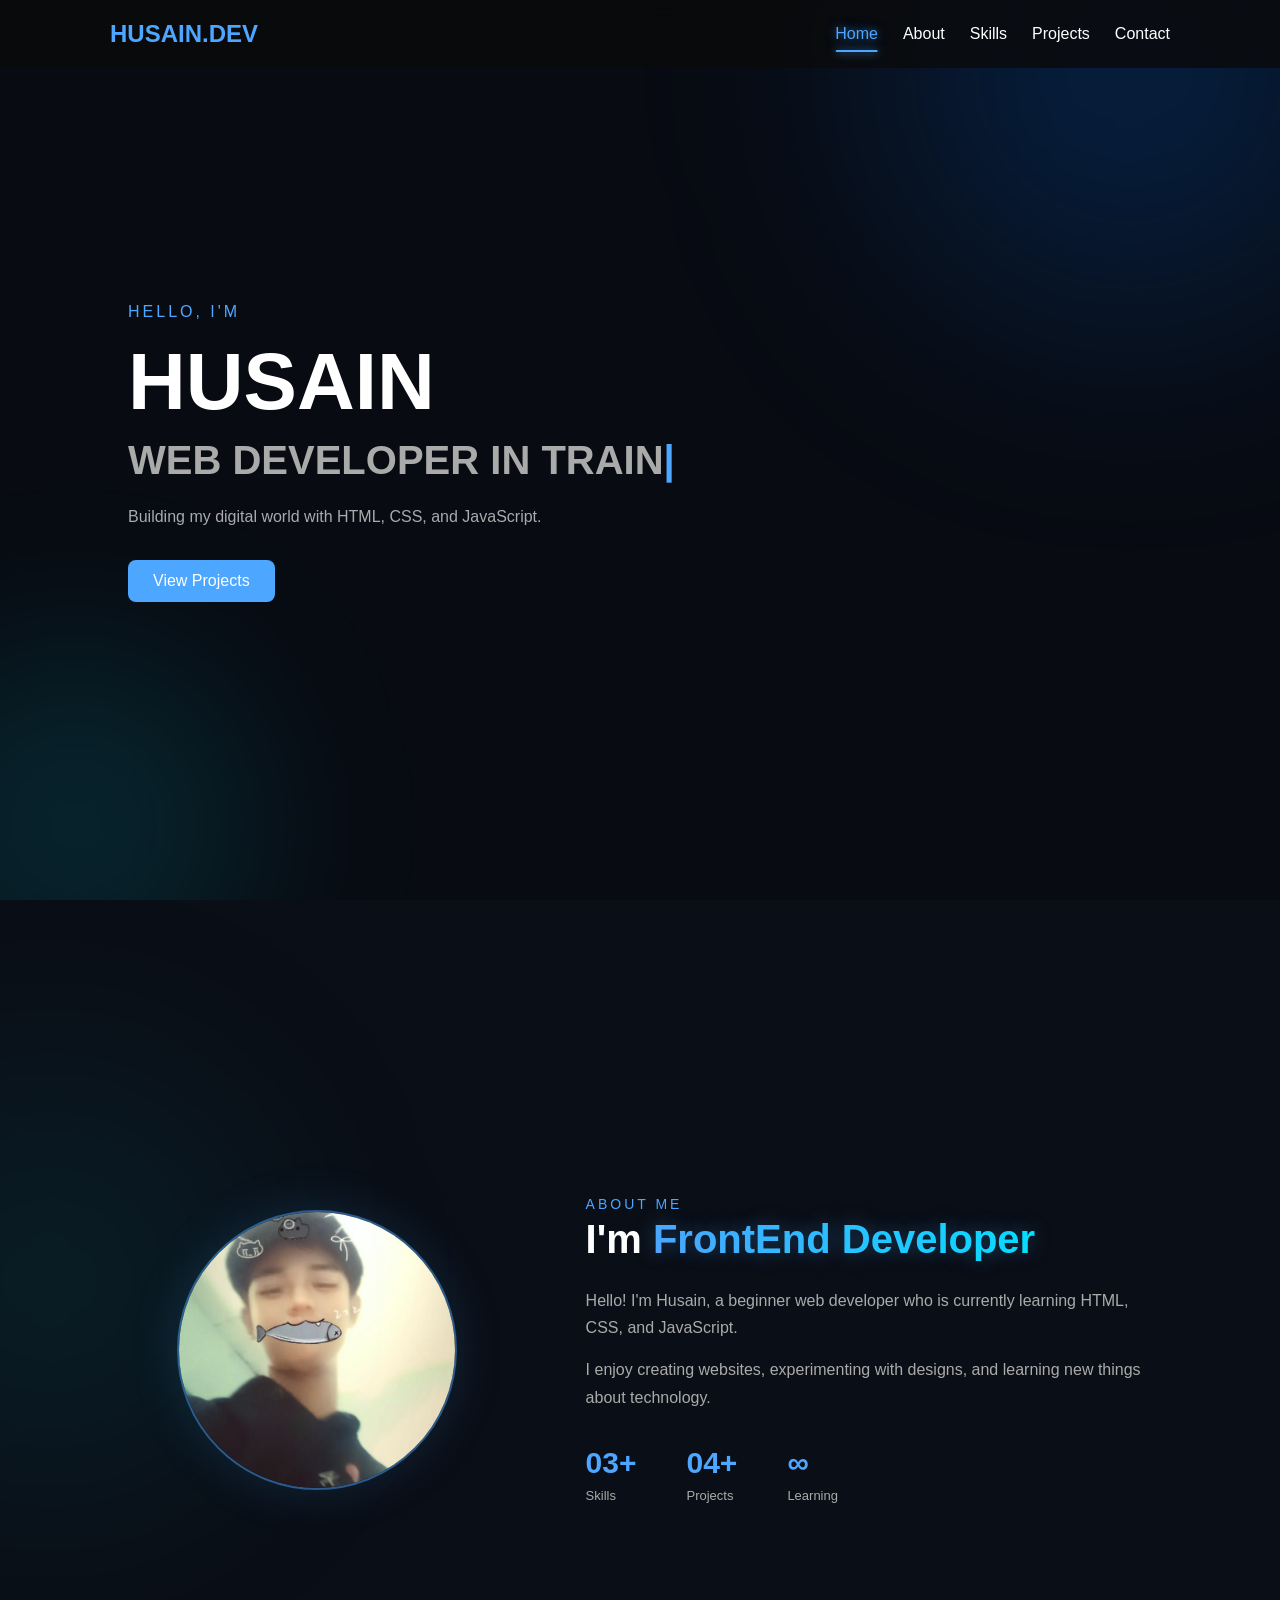
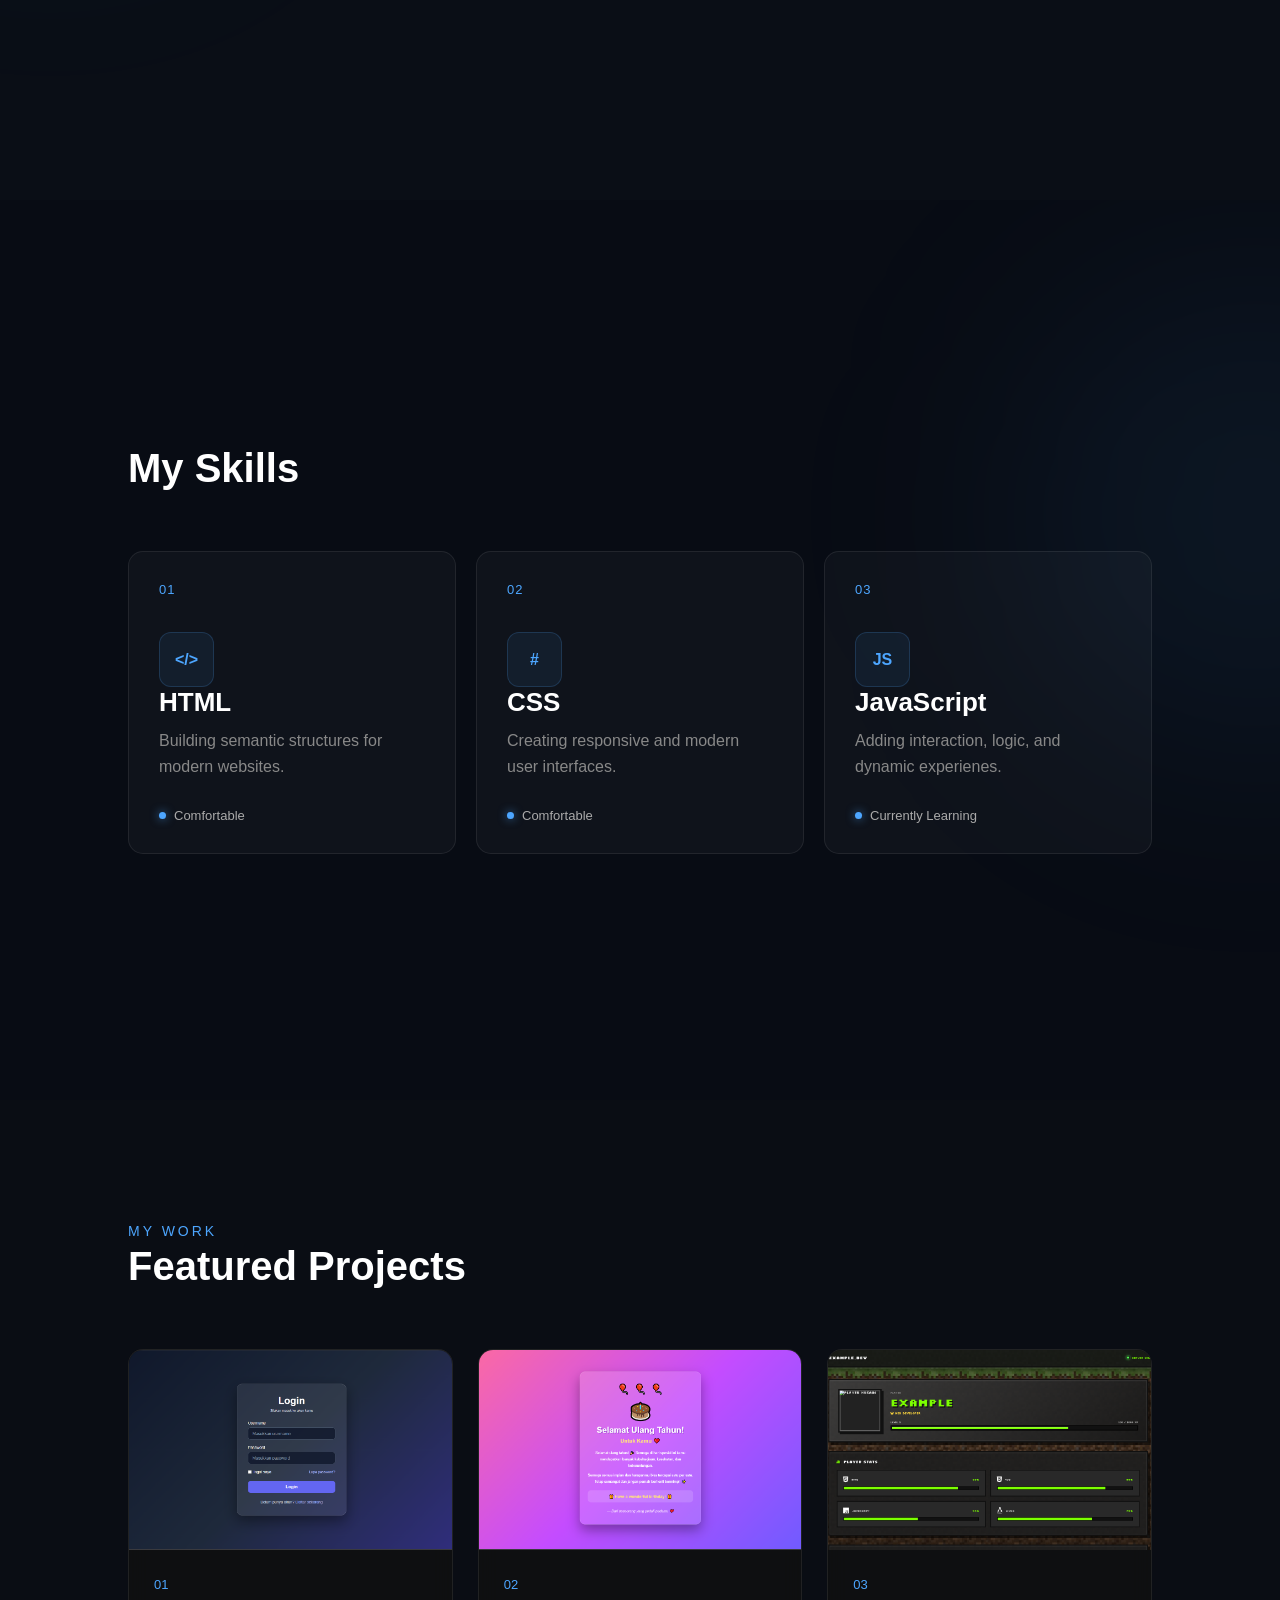
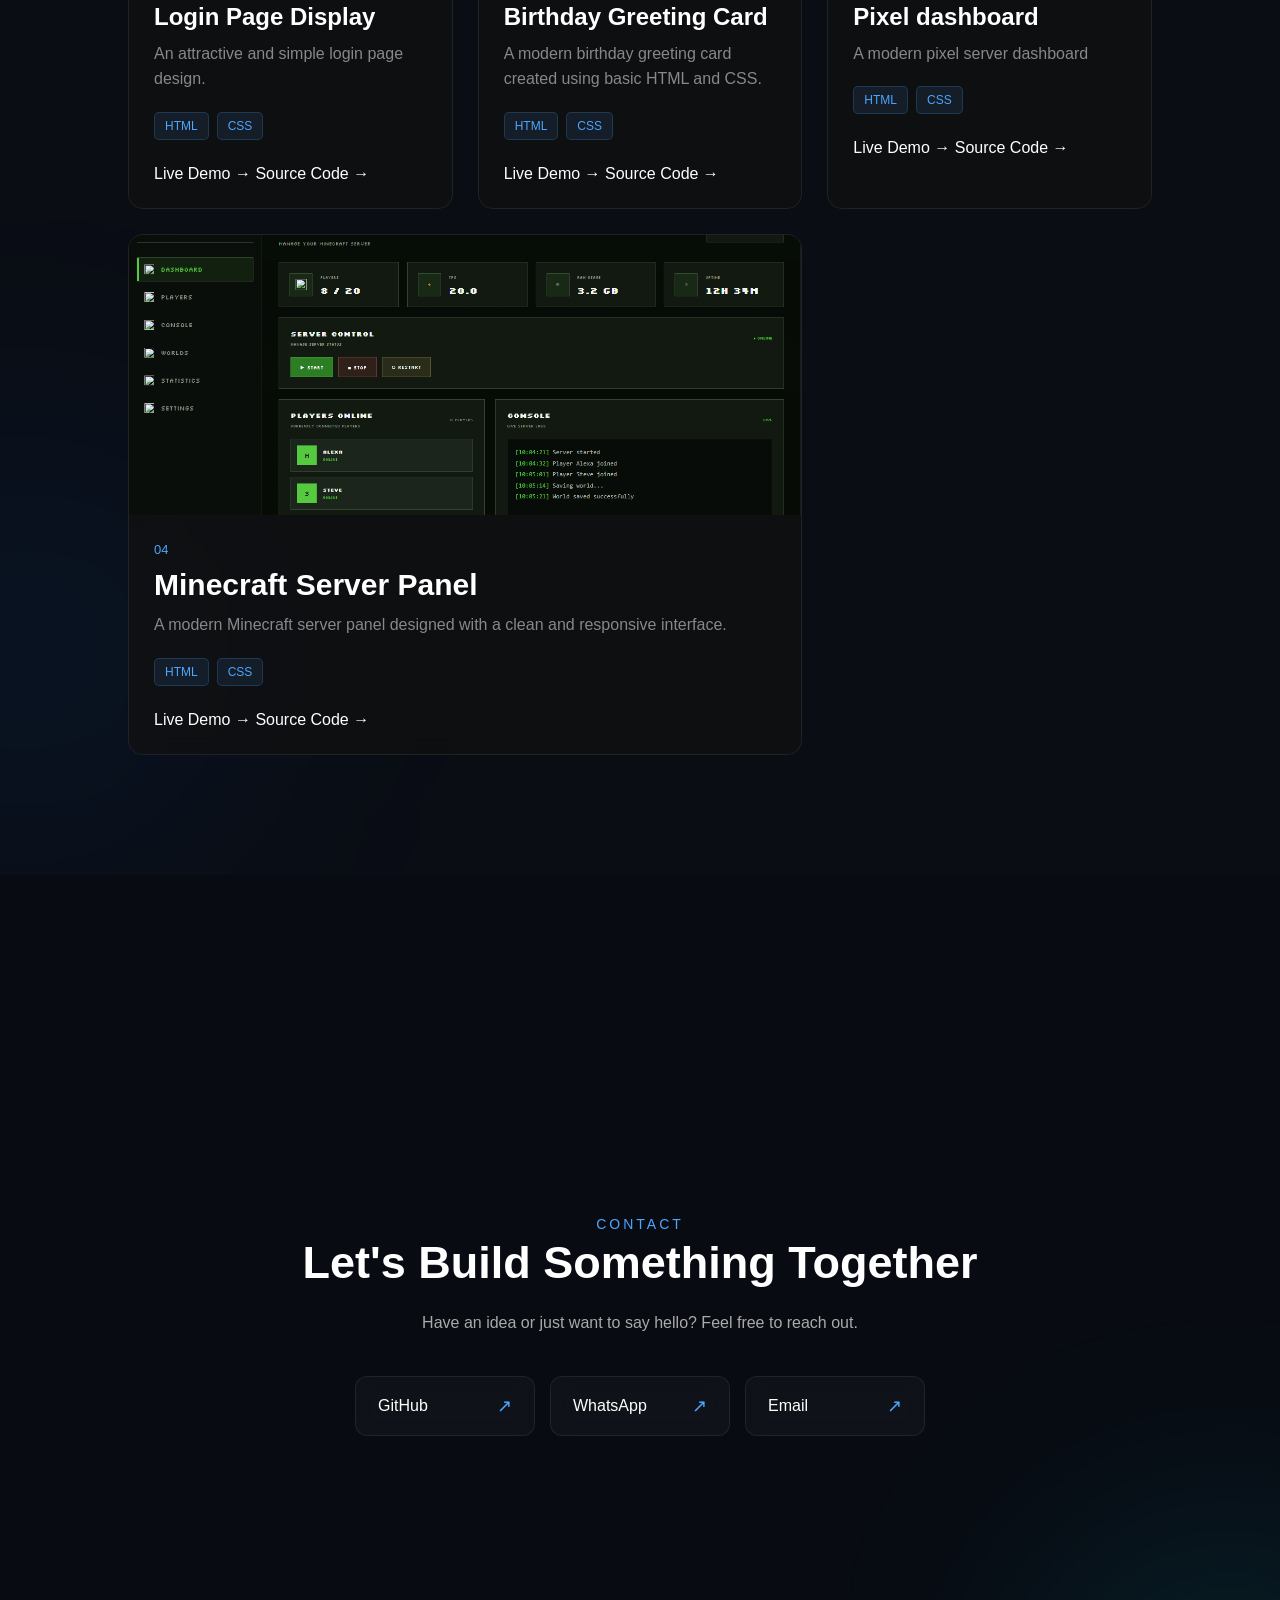
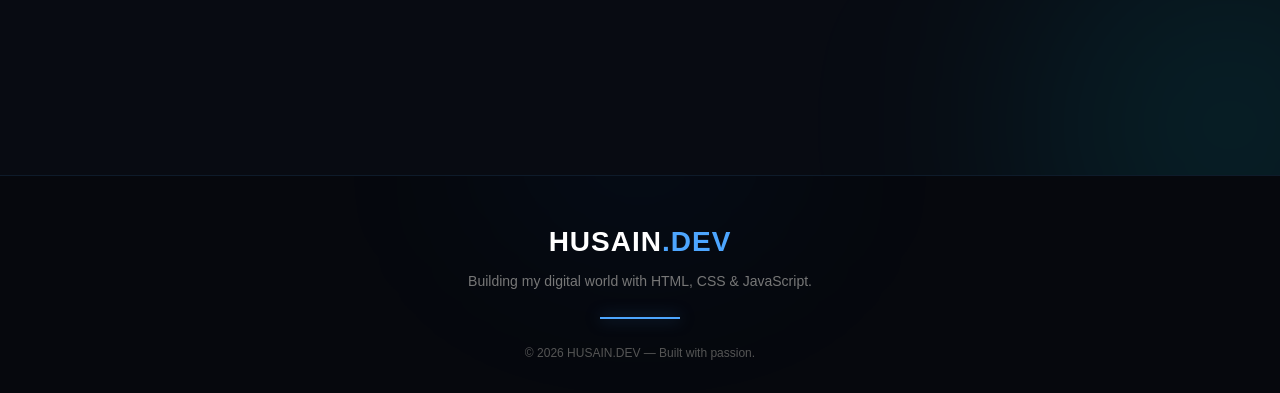
==== index.html @ c8503a28 "update portofolio" ====
<!DOCTYPE html>
<html lang="id">

<head>
    <meta charset="utf-8">
    <meta name="viewport" content="width=device-width, initial-scale=1.0">
    <title>HUSAIN.DEV | Portfolio</title>
    <link rel="stylesheet" href="style.css">
</head>

<body>

    <!-- ===== NAVBAR ===== -->

    <header>
        <nav>
            <h2>HUSAIN.DEV</h2>

            <button class="menu-toggle" id="menu-toggle" aria-label="menu-toggle" aria-expanded="false">
                ☰
            </button>

            <ul id="nav-menu">
                <li><a href="#home">Home</a></li>
                <li><a href="#about">About</a></li>
                <li><a href="#skills">Skills</a></li>
                <li><a href="#projects">Projects</a></li>
                <li><a href="#contact">Contact</a></li>
            </ul>
        </nav>
    </header>

    <main>

        <!-- ===== HOME ===== -->

        <section id="home">
            <p>HELLO, I'M</p>
            <h1>HUSAIN</h1>
            <h2 id="typing-text">
                WEB DEVELOPER IN TRAINING
            </h2>
            <p>
                Building my digital world with HTML, CSS, and JavaScript.
            </p>
            <a href="#projects" class="hero-button">
                View Projects
            </a>
        </section>


        <!-- ===== ABOUT ===== -->

        <section id="about" class="reveal">
            <div class="about-container">
                <div class="about-image">
                    <div class="avatar">
                        <img src="assets/image/profile.jpeg" alt="Foto profil Husain">
                    </div>
                </div>
                <div class="about-content">
                    <p class="section-label">
                        ABOUT ME
                    </p>
                    <h2>
                        I'm
                        <span class="highlight">
                            FrontEnd Developer
                        </span>
                    </h2>
                    <p>
                        Hello! I'm Husain, a beginner web developer
                        who is currently learning HTML, CSS, and JavaScript.
                    </p>
                    <p>
                        I enjoy creating websites, experimenting with
                        designs, and learning new things about technology.
                    </p>
                    <div class="about-stats">
                        <div>
                            <h3>03+</h3>
                            <p>Skills</p>
                        </div>
                        <div>
                            <h3>04+</h3>
                            <p>Projects</p>
                        </div>
                        <div>
                            <h3>∞</h3>
                            <p>Learning</p>
                        </div>
                    </div>
                </div>
            </div>
        </section>


        <!-- ===== SKILLS ===== -->

        <section id="skills" class="reveal">
            <h2>My Skills</h2>
            <div class="skills-container">
                <div class="skill-card">
                    <div class="skill-top">
                        <span class="skill-number">01</span>
                    </div>
                    <div class="skill-icon html-icon">
                        &lt;/&gt;
                    </div>
                    <div class="skill-content">
                        <h3>HTML</h3>

                        <p>
                            Building semantic structures for modern websites.
                        </p>

                        <span class="skill-status">
                            <span class="status-dot"></span>
                            Comfortable
                        </span>
                    </div>
                </div>

                <div class="skill-card">
                    <div class="skill-top">
                        <span class="skill-number">02</span>
                    </div>
                    <div class="skill-icon css-icon">
                        #
                    </div>
                    <div class="skill-content">
                        <h3>CSS</h3>

                        <p>Creating responsive and modern user interfaces.
                        </p>

                        <span class="skill-status">
                            <span class="status-dot"></span>
                            Comfortable
                        </span>
                    </div>
                </div>

                <div class="skill-card">
                    <div class="skill-top">
                        <span class="skill-number">03</span>
                    </div>
                    <div class="skill-icon jas-icon">
                        JS
                    </div>
                    <div class="skill-content">
                        <h3>JavaScript</h3>

                        <p>
                            Adding interaction, logic, and dynamic experienes.
                        </p>

                        <span class="skill-status">
                            <span class="status-dot"></span>
                            Currently Learning
                        </span>
                    </div>
                </div>
            </div>
        </section>


        <!-- ===== PROJECTS ===== -->

        <section id="projects" class="reveal">
            <p class="section-label">
                MY WORK
            </p>
            <h2>
                Featured Projects
            </h2>
            <div class="projects-container">
                <!-- PROJECT 01 -->

                <div class="project-card">
                    <div class="project-image">
                        <img src="assets/image/login-page.PNG" alt="Login page project" loading="lazy">
                    </div>
                    <div class="project-content">
                        <span class="project-number">
                            01
                        </span>
                        <h3>
                            Login Page Display
                        </h3>
                        <p>
                            An attractive and simple login page design.
                        </p>
                        <div class="tech">
                            <span>HTML</span>
                            <span>CSS</span>
                        </div>
                        <a href="assets/demo/login/index.html" class="project-link">
                            Live Demo →
                        </a>
                        <a href="https://github.com/Husain-Faqih/Display-login" class="project-link">
                            Source Code →
                        </a>
                    </div>
                </div>

                <!-- PROJECT 02 -->

                <div class="project-card">
                    <div class="project-image">
                        <img src="assets/image/card-greeting-birthday.PNG" alt="Birthday greeting card project">
                    </div>
                    <div class="project-content">
                        <span class="project-number">
                            02
                        </span>
                        <h3>
                            Birthday Greeting Card
                        </h3>
                        <p>
                            A modern birthday greeting card created
                            using basic HTML and CSS.
                        </p>
                        <div class="tech">
                            <span>HTML</span>
                            <span>CSS</span>
                        </div>
                        <a href="assets/demo/Kartu ucapan ulang tahun/index.html" class="project-link">
                            Live Demo →
                        </a>
                        <a href="https://github.com/Husain-Faqih/Kartu-Ucapan-Ulang-Tahun" class="project-link">
                            Source Code →
                        </a>
                    </div>
                </div>

                <div class="project-card">
                    <div class="project-image">
                        <img src="assets/image/dash-min.png" alt="Dashboard tampilan pixel">
                    </div>
                    <div class="project-content">
                        <span class="project-number">
                            03
                        </span>
                        <h3>
                            Pixel dashboard
                        </h3>
                        <p>
                            A modern pixel server dashboard
                        </p>
                        <div class="tech">
                            <span>HTML</span>
                            <span>CSS</span>
                        </div>
                        <a href="assets/demo/Dash-Pixel/dashboard.html" class="project-link">
                            Live Demo →
                        </a>
                        <a href="https://github.com/Husain-Faqih/dash-pixel" class="project-link">
                            Source Code →
                        </a>
                    </div>
                </div>

                <div class="project-card featured-project">
                    <div class="project-image">
                        <img src="assets/image/minecraft-server-panel.PNG" alt="Minecraft Server Panel dashboard"
                            loading="lazy">
                    </div>

                    <div class="project-content">
                        <span class="project-number">04</span>

                        <h3>Minecraft Server Panel</h3>

                        <p>
                            A modern Minecraft server panel designed
                            with a clean and responsive interface.
                        </p>

                        <div class="tech">
                            <span>HTML</span>
                            <span>CSS</span>
                        </div>

                        <a href="assets/demo/minecraft-server-panel/index.html" class="project-link">
                            Live Demo →
                        </a>

                        <a href="https://github.com/Husain-Faqih/Minecraft-Server-Panel" class="project-link">
                            Source Code →
                        </a>
                    </div>
                </div>
            </div>
        </section>


        <!-- ===== CONTACT ===== -->

        <section id="contact" class="reveal">
            <div class="contact-container">
                <p class="section-label">
                    CONTACT
                </p>
                <h2>
                    Let's Build Something Together
                </h2>
                <p class="contact-description">
                    Have an idea or just want to say hello?
                    Feel free to reach out.
                </p>
                <div class="contact-links">
                    <a href="https://github.com/Husain-Faqih" class="contact-card" target="_blank"
                        rel="noopener noreferrer">
                        <span>GitHub</span>
                        <span>↗</span>
                    </a>
                    <a href="https://wa.me/62882008208842" class="contact-card" target="_blank"
                        rel="noopener noreferrer">
                        <span>WhatsApp</span>
                        <span>↗</span>
                    </a>
                    <a href="mailto:obatherbal455@gmail.com" class="contact-card">
                        <span>Email</span>
                        <span>↗</span>
                    </a>
                </div>
            </div>
        </section>
    </main>


    <!-- ===== FOOTER ===== -->

    <footer>
        <div class=" footer-container">
            <h2>
                HUSAIN<span>.DEV</span>
            </h2>
            <p>
                Building my digital world with HTML, CSS & JavaScript.
            </p>
            <div class="footer-line"></div>
            <p class="copyright">
                © 2026 HUSAIN.DEV — Built with passion.
            </p>
        </div>
    </footer>


    <script src="script.js"></script>

</body>

</html>
---- style.css ----
:root {
  --bg-main: #0a0a0a;
  --bg-section: #080b12;
  --bg-section-alt: #0a0e16;

  --accent: #4da6ff;
  --accent-secondary: #00e5ff;

  --text: #ffffff;
  --text-muted: #aaa;
  --text-soft: #888;

  --border: rgba(255, 255, 255, 0.08);

  --radius-sm: 8px;
  --radius-md: 12px;
  --radius-lg: 15px;

  --transition: 0.3s ease;
}

* {
  margin: 0;
  padding: 0;
  box-sizing: border-box;
}

html {
  scroll-behavior: smooth;
}

body {
  font-family: Arial, sans-serif;
  background: var(--bg-main);
  color: var(--text);
}

/* ===== NAVBAR ===== */

header {
  position: fixed;
  top: 0;
  width: 100%;
  background: rgba(10, 10, 10, 0.8);
  backdrop-filter: blur(10px);
  z-index: 1000;
}

nav {
  max-width: 1100px;
  margin: auto;
  padding: 20px;
  display: flex;
  justify-content: space-between;
  align-items: center;
}

nav h2 {
  color: var(--accent);
}

nav ul {
  display: flex;
  gap: 25px;
  list-style: none;
}

nav a {
  color: var(--text);
  text-decoration: none;
  transition:
    color 0.3s ease,
    text-shadow 0.3s ease;
  position: relative;
  padding: 5px 0;
}

nav a:hover,
nav a.active {
  color: #4da6ff;
  text-shadow:
    0 0 8px rgba(77, 166, 255, 0.6),
    0 0 18px rgba(77, 166, 255, 0.3);
}

nav a::after {
  content: "";
  position: absolute;
  left: 50%;
  bottom: -5px;
  width: 0;
  height: 2px;
  background: #4da6ff;
  border-radius: 10px;
  transform: translateX(-50%);
  box-shadow: 0 0 10px #4da6ff;
  transition:
    width 0.3s ease,
    box-shadow 0.3s ease;
}

nav a:hover::after,
nav a.active::after {
  width: 100%;
}

/* ===== SECTION ===== */

section {
  min-height: 100vh;
  padding: 120px 10%;
  display: flex;
  flex-direction: column;
  justify-content: center;
}

/* ==== Hero animasi ===*/

#home>* {
  opacity: 0;
  position: relative;
  z-index: 1;
  transform: translateY(30px);
  animation: heroFade 0.8s ease forwards;
}

#home>*:nth-child(1) {
  animation-delay: 0.2s;
}

#home>*:nth-child(2) {
  animation-delay: 0.4s;
}

#home>*:nth-child(3) {
  animation-delay: 0.6s;
}

#home>*:nth-child(4) {
  animation-delay: 0.8s;
}

#home>*:nth-child(5) {
  animation-delay: 1s;
}

@keyframes heroFade {
  from {
    opacity: 0;
    transform: translateY(30px);
  }

  to {
    opacity: 1;
    transform: translateY(0);
  }
}

/* ===== HOME ===== */

#home {
  position: relative;
  overflow: hidden;
  background: #080b12;
}

#home::before {
  content: "";
  position: absolute;
  width: 500px;
  height: 500px;
  background: rgba(0, 119, 255, 0.18);
  border-radius: 50%;
  filter: blur(120px);
  top: -180px;
  right: -100px;
  animation: homeGlow 8s ease-in-out infinite alternate;
  pointer-events: none;
}

#home::after {
  content: "";
  position: absolute;
  width: 350px;
  height: 350px;
  background: rgba(0, 229, 255, 0.12);
  border-radius: 50%;
  filter: blur(90px);
  bottom: -100px;
  left: -100px;
  animation: glowMove 10s ease-in-out infinite alternate-reverse;
  pointer-events: none;
}

@keyframes glowMove {
  from {
    transform: translate(0, 0);
  }

  to {
    transform: translate(80px, 40px);
  }
}

@keyframes homeGlow {
  from {
    transform: translate(0, 0);
  }

  to {
    transform: translate(-70px, 50px);
  }
}

#home p:first-child {
  color: #4da6ff;
  letter-spacing: 3px;
}

#home h1 {
  font-size: 80px;
  margin: 10px 0;
}

#home h2 {
  color: #aaa;
  margin-bottom: 20px;
}

#home p {
  max-width: 600px;
  line-height: 1.7;
}

/* ===== HERO BUTTON ===== */

.hero-button {
  display: inline-block;
  width: fit-content;
  margin-top: 30px;
  padding: 12px 25px;
  background: #4da6ff;
  color: white;
  border-radius: 8px;
  text-decoration: none;
  transition: 0.3s;
}

.hero-button:hover {
  transform: translateY(-3px);
  box-shadow: 0 10px 30px rgba(77, 166, 255, 0.3);
}



/* ===== OTHER SECTIONS ===== */

section h2 {
  font-size: 40px;
  margin-bottom: 20px;
}

section p {
  color: #aaa;
  line-height: 1.7;
}

/* ===== MOBILE MENU ===== */

.menu-toggle {
  display: none;
  background: none;
  border: none;
  color: white;
  font-size: 28px;
  cursor: pointer;
}

@media (max-width: 700px) {

  nav {
    position: relative;
  }

  nav a::after {
    display: none;
  }

  .menu-toggle {
    display: block;
    margin: 0;
    padding: 5px;
  }

  nav ul {
    display: none;
    position: absolute;
    top: 70px;
    left: 0;
    width: 100%;
    flex-direction: column;
    gap: 0;
    background: rgba(10, 10, 10, 0.95);
    backdrop-filter: blur(10px);
    border-top: 1px solid rgba(255, 255, 255, 0.08);
  }

  nav ul.active {
    display: flex;
  }

  nav ul li {
    width: 100%;
  }

  nav ul a {
    display: block;
    padding: 18px 20px;
  }

  #home h1 {
    font-size: 55px;
  }

  section {
    padding: 100px 8%;
  }

  .skills-container {
    grid-template-columns: 1fr;
  }

  .skills-header {
    margin-bottom: 30px;
  }

  .skill-card {
    min-height: 240px;
  }

  .projects-container {
    grid-template-columns: 1fr;
  }

  .about-container {
    grid-template-columns: 1fr;
    gap: 40px;
    text-align: center;
  }

  .avatar {
    width: 200px;
    height: 200px;
    font-size: 70px;
  }

  .about-stats {
    justify-content: center;
    gap: 30px;
  }

  .featured-project {
    grid-column: span 1;
  }

  .featured-project .project-image {
    height: 200px;
  }

  .contact-container h2 {
    font-size: 32px;
  }

  .contact-links {
    flex-direction: column;
  }

  .contact-card {
    width: 100%;
  }
}

@media (max-width: 480px) {

  nav {
    padding: 15px;
  }

  nav h2 {
    font-size: 20px;
  }

  section {
    min-height: auto;
    padding: 100px 20px;
  }

  #home {
    min-height: 100vh;
  }

  #home h1 {
    font-size: 45px;
  }

  #home h2 {
    font-size: 22px;
  }

  #home p {
    font-size: 14px;
  }

  .hero-button {
    padding: 11px 20px;
  }

  .about-container {
    gap: 30px;
  }

  .avatar {
    width: 180px;
    height: 180px;
  }

  .about-content h2 {
    font-size: 30px;
  }

  .about-stats {
    gap: 20px;
    flex-wrap: wrap;
  }

  .about-stats h3 {
    font-size: 25px;
  }

  section h2 {
    font-size: 32px;
  }

  .skills-container,
  .projects-container {
    gap: 18px;
  }

  .skill-card {
    padding: 25px;
    min-height: 180px;
  }

  .project-image {
    height: 180px;
  }

  .project-content {
    padding: 20px;
  }

  .project-content h3 {
    font-size: 21px;
  }

  .contact-container h2 {
    font-size: 28px;
  }

  .contact-card {
    min-width: 100%;
  }

  footer {
    padding: 40px 20px 25px;
  }

  .footer-container h2 {
    font-size: 24px;
  }
}

/* ===== TYPING ====*/

#typing-text::after {
  content: "|";
  color: #4da6ff;
  animation: blink 0.5s infinite;
}

@keyframes blink {

  0%,
  50% {
    opacity: 1;
  }

  51%,
  100% {
    opacity: 0;
  }
}

.highlight {
  color: var(--accent);
  text-shadow: 0 0 20px rgba(77, 166, 255, 0.35);

  background: linear-gradient(90deg,
      var(--accent),
      var(--accent-secondary));

  -webkit-background-clip: text;
  -webkit-text-fill-color: transparent;
  background-clip: text;
}

/*=== SKILLS ===*/

#skills {
  position: relative;
  overflow: hidden;
  background: #080c14;
}

#skills::before {
  content: "";
  position: absolute;
  width: 450px;
  height: 450px;
  background: rgba(77, 166, 255, 0.08);
  border-radius: 50%;
  filter: blur(130px);
  right: -200px;
  top: 10%;
  pointer-events: none;
}

.section-label {
  color: #4da6ff !important;
  letter-spacing: 3px;
  font-size: 14px;
}

.skills-container {
  display: grid;
  grid-template-columns: repeat(3, 1fr);
  gap: 20px;
  margin-top: 40px;
}

/* ===== SKILLS ===== */

#skills {
  position: relative;
  overflow: hidden;
  background: #080c14;
}

#skills::before {
  content: "";
  position: absolute;

  width: 450px;
  height: 450px;

  background: rgba(77, 166, 255, 0.08);

  border-radius: 50%;

  filter: blur(130px);

  right: -200px;
  top: 10%;

  pointer-events: none;
}


/* ===== SKILLS HEADER ===== */

.skills-header {
  max-width: 700px;
  margin-bottom: 40px;
}

.skills-header h2 {
  margin-bottom: 15px;
}

.skills-header>p:last-child {
  max-width: 600px;
}


/* ===== SKILLS GRID ===== */

.skills-container {
  display: grid;

  grid-template-columns: repeat(3, 1fr);

  gap: 20px;

  width: 100%;
}


/* ===== SKILL CARD ===== */

.skill-card {
  position: relative;

  min-height: 270px;

  padding: 30px;

  background: rgba(255, 255, 255, 0.03);

  border: 1px solid rgba(255, 255, 255, 0.08);

  border-radius: 15px;

  overflow: hidden;

  transition:
    transform 0.35s ease,
    border-color 0.35s ease,
    box-shadow 0.35s ease;
}


/* ===== CARD GLOW ===== */

.skill-card::before {
  content: "";

  position: absolute;

  width: 180px;
  height: 180px;

  background: rgba(77, 166, 255, 0.08);

  border-radius: 50%;

  filter: blur(70px);

  top: -100px;
  right: -80px;

  opacity: 0;

  transition: opacity 0.4s ease;

  pointer-events: none;
}

.skill-card:hover::before {
  opacity: 1;
}


/* ===== CARD HOVER ===== */

.skill-card:hover {
  transform: translateY(-8px);

  border-color: rgba(77, 166, 255, 0.6);

  box-shadow:
    0 15px 40px rgba(77, 166, 255, 0.12),
    0 0 25px rgba(77, 166, 255, 0.05);
}


/* ===== SKILL TOP ===== */

.skill-top {
  display: flex;

  justify-content: space-between;

  align-items: flex-start;

  margin-bottom: 35px;
}


/* ===== NUMBER ===== */

.skill-number {
  font-size: 13px;

  color: #4da6ff;

  letter-spacing: 1px;
}


/* ===== ICON ===== */

.skill-icon {
  width: 55px;
  height: 55px;

  display: flex;

  align-items: center;
  justify-content: center;

  border-radius: 12px;

  font-weight: bold;

  color: #4da6ff;

  background: rgba(77, 166, 255, 0.08);

  border: 1px solid rgba(77, 166, 255, 0.18);

  transition:
    transform 0.35s ease,
    background 0.35s ease;
}

.skill-card:hover .skill-icon {
  transform: scale(1.08);

  background: rgba(77, 166, 255, 0.15);
}


/* ===== SKILL CONTENT ===== */

.skill-content h3 {
  font-size: 26px;

  margin-bottom: 10px;
}

.skill-content p {
  color: #888;

  line-height: 1.6;

  max-width: 300px;

  margin-bottom: 25px;
}


/* ===== STATUS ===== */

.skill-status {
  display: inline-flex;

  align-items: center;

  gap: 8px;

  font-size: 13px;

  color: #aaa;
}

.status-dot {
  width: 7px;
  height: 7px;

  border-radius: 50%;

  background: #4da6ff;

  box-shadow: 0 0 10px rgba(77, 166, 255, 0.7);
}


/* ===== LEARNING STATUS ===== */

.skill-status.learning {
  color: #aaa;
}

.skill-status.learning .status-dot {
  background: #00e5ff;

  box-shadow:
    0 0 10px rgba(0, 229, 255, 0.7);
}

/* ===== PROJECTS ===== */

#projects {
  position: relative;
  overflow: hidden;
  background: #0a0d14;
}

#projects::before {
  content: "";
  position: absolute;
  width: 450px;
  height: 450px;
  background: rgba(0, 119, 255, 0.07);
  border-radius: 50%;
  filter: blur(130px);
  left: -200px;
  bottom: 0;
  pointer-events: none;
}

.projects-container {
  display: grid;
  grid-template-columns: repeat(3, 1fr);
  gap: 25px;
  margin-top: 40px;
}

.project-card {
  position: relative;
  background: rgba(17, 17, 17, 0.75);
  border: 1px solid rgba(255, 255, 255, 0.08);
  border-radius: 15px;
  overflow: hidden;
  transition:
    transform 0.4s ease,
    border-color 0.4s ease,
    box-shadow 0.4s ease;
  backdrop-filter: blur(10px);
}

.project-card::before {
  content: "";
  position: absolute;
  top: 0;
  left: -120%;
  width: 70%;
  height: 100%;
  background: linear-gradient(110deg,
      transparent,
      rgba(255, 255, 255, 0.07),
      transparent);
  transform: skewX(-20deg);
  transition: left 0.7s ease;
  pointer-events: none;
  z-index: 2;
}

.project-card:hover::before {
  left: 140%;
}

.project-card:hover {
  transform: translateY(-10px);
  border-color: rgba(77, 166, 255, 0.7);
  box-shadow:
    0 20px 50px rgba(77, 166, 255, 0.15),
    0 0 30px rgba(77, 166, 255, 0.08);
}

.project-image {
  position: relative;
  height: 200px;
  overflow: hidden;
  background: #111;
  display: flex;
  align-items: center;
  justify-content: center;
  transition: transform 0.6s ease;
}

.project-image::after {
  content: "";
  position: absolute;
  inset: 0;
  background: linear-gradient(to top,
      rgba(0, 0, 0, 0.45),
      transparent 60%);

  opacity: 0;
  transition: opacity 0.4s ease;
  pointer-events: none;
}

.project-card:hover .project-image::after {
  opacity: 1;
}

.project-image img {
  width: 100%;
  height: 100%;
  object-fit: cover;
  transition: 0.4s;
}

.project-card:hover .project-image img {
  transform: scale(1.08);
}

.project-content {
  padding: 25px;
}

.project-number {
  display: inline-block;

  color: #4da6ff;
  font-size: 13px;

  transition: transform 0.3s ease;
}

.project-card:hover .project-number {
  transform: translateX(5px);
}

.project-content h3 {
  font-size: 24px;
  margin: 10px 0;
}

.project-content p {
  color: #888;
  line-height: 1.6;
}

.tech {
  display: flex;
  gap: 8px;
  flex-wrap: wrap;
  margin-top: 20px;
}

.tech span {
  padding: 6px 10px;

  background: rgba(77, 166, 255, 0.1);
  border: 1px solid rgba(77, 166, 255, 0.2);

  border-radius: 5px;

  color: #4da6ff;
  font-size: 12px;
}

.project-link {
  display: inline-block;

  margin-top: 25px;

  color: white;
  text-decoration: none;

  transition: 0.3s;
}

.project-link:hover {
  color: #4da6ff;
  transform: translateX(5px);
}

/* ===== FEATURED PROJECT ===== */

.featured-project {
  grid-column: span 2;
}

.featured-project .project-image {
  height: 280px;
}

.featured-project .project-content h3 {
  font-size: 30px;
}

.featured-project .project-content p {
  max-width: 700px;
}

/* ===== ABOUT ===== */

#about {
  position: relative;
  overflow: hidden;
  background: #0a0e16;
}

#about::before {
  content: "";
  position: absolute;
  width: 400px;
  height: 400px;
  background: rgba(0, 229, 255, 0.08);
  border-radius: 50%;
  filter: blur(120px);
  left: -150px;
  top: 20%;
  pointer-events: none;
}

.about-container {
  max-width: 1100px;
  width: 100%;
  margin: auto;

  display: grid;
  grid-template-columns: 0.8fr 1.2fr;
  gap: 80px;

  align-items: center;
}

.about-image {
  display: flex;
  justify-content: center;
}

.avatar {
  width: 280px;
  height: 280px;

  border-radius: 50%;
  overflow: hidden;

  border: 2px solid rgba(77, 166, 255, 0.5);

  box-shadow:
    0 0 50px rgba(77, 166, 255, 0.15);

  transition: 0.4s;
}

.avatar img {
  width: 100%;
  height: 100%;

  object-fit: cover;
  display: block;
}

.avatar:hover {
  transform: scale(1.04);

  box-shadow:
    0 0 70px rgba(77, 166, 255, 0.3);
}

.about-content h2 {
  margin-bottom: 25px;
}

.about-content>p:not(.section-label) {
  margin-bottom: 15px;
  max-width: 650px;
}

.about-stats {
  display: flex;
  gap: 50px;
  margin-top: 35px;
}

.about-stats h3 {
  font-size: 30px;
  color: #4da6ff;
}

.about-stats p {
  font-size: 13px;
  margin-top: 5px;
}

/* ===== CONTACT ===== */

#contact {
  position: relative;
  overflow: hidden;
  background: #080b12;
  text-align: center;
}

#contact::before {
  content: "";
  position: absolute;
  width: 400px;
  height: 400px;
  background: rgba(0, 229, 255, 0.1);
  border-radius: 50%;
  filter: blur(120px);
  right: -150px;
  bottom: -150px;
  pointer-events: none;
}

.contact-container {
  max-width: 800px;
  width: 100%;
  margin: auto;
}

.contact-container h2 {
  font-size: 45px;
  margin-bottom: 20px;
}

.contact-description {
  max-width: 550px;
  margin: auto;
}

.contact-links {
  display: flex;
  justify-content: center;
  gap: 15px;
  margin-top: 40px;
  flex-wrap: wrap;
}

.contact-card {
  position: relative;
  min-width: 180px;
  display: flex;
  justify-content: space-between;
  align-items: center;
  padding: 18px 22px;
  color: white;
  text-decoration: none;
  background: rgba(255, 255, 255, 0.03);
  border: 1px solid rgba(255, 255, 255, 0.08);
  border-radius: 12px;
  overflow: hidden;
  transition:
    transform 0.3s ease,
    border-color 0.3s ease,
    box-shadow 0.3s ease;
  backdrop-filter: blur(10px);
}

.contact-card:hover {
  transform: translateY(-6px);
  border-color: rgba(77, 166, 255, 0.7);
  color: #4da6ff;
  box-shadow:
    0 15px 35px rgba(77, 166, 255, 0.12),
    0 0 25px rgba(77, 166, 255, 0.06);
}

.contact-card::before {
  content: "";
  position: absolute;
  top: 0;
  left: -120%;
  width: 60%;
  height: 100%;
  background: linear-gradient(110deg,
      transparent,
      rgba(255, 255, 255, 0.08),
      transparent);
  transform: skewX(-20deg);
  transition: left 0.6s ease;
  pointer-events: none;
}

.contact-card:hover::before {
  left: 140%;
}

.contact-card span:last-child {
  transition: transform 0.3s ease;
}

.contact-card:hover span:last-child {
  transform: translateX(6px);
}

.contact-card span:first-child {
  font-weight: 500;
}

.contact-card span:last-child {
  font-size: 18px;
  color: var(--accent);
}

/* ===== SCROLL ANIMATION ===== */

.reveal {
  opacity: 0;
  transform: translateY(50px);
  transition: opacity 0.8s ease, transform 0.8s ease;
}

.reveal.active {
  opacity: 1;
  transform: translateY(0);
}

/* ===== FOOTER ===== */

footer {
  position: relative;
  background: #06080d;
  border-top: 1px solid rgba(77, 166, 255, 0.12);
  padding: 50px 20px 30px;
  text-align: center;
  overflow: hidden;
}

.footer-container {
  max-width: 800px;
  margin: auto;
  position: relative;
  z-index: 1;
}

.footer-container h2 {
  color: white;
  font-size: 28px;
  letter-spacing: 1px;
  margin-bottom: 12px;
}

.footer-container h2 span {
  color: #4da6ff;
}

.footer-container p {
  color: #777;
  font-size: 14px;
  line-height: 1.6;
}

.footer-line {
  width: 80px;
  height: 2px;
  background: #4da6ff;
  margin: 25px auto;
  box-shadow: 0 0 15px rgba(77, 166, 255, 0.5);
}

.copyright {
  font-size: 12px !important;
  color: #555 !important;
}

footer::before {
  content: "";
  position: absolute;
  width: 300px;
  height: 150px;
  background: rgba(0, 119, 255, 0.08);
  border-radius: 50%;
  filter: blur(100px);
  left: 50%;
  top: -100px;
  transform: translateX(-50%);
  pointer-events: none;
}

@media (prefers-reduced-motion: reduce) {

  *,
  *::before,
  *::after {
    animation-duration: 0.01ms !important;
    animation-iteration-count: 1 !important;
    transition-duration: 0.01ms !important;
    scroll-behavior: auto !important;
  }
}
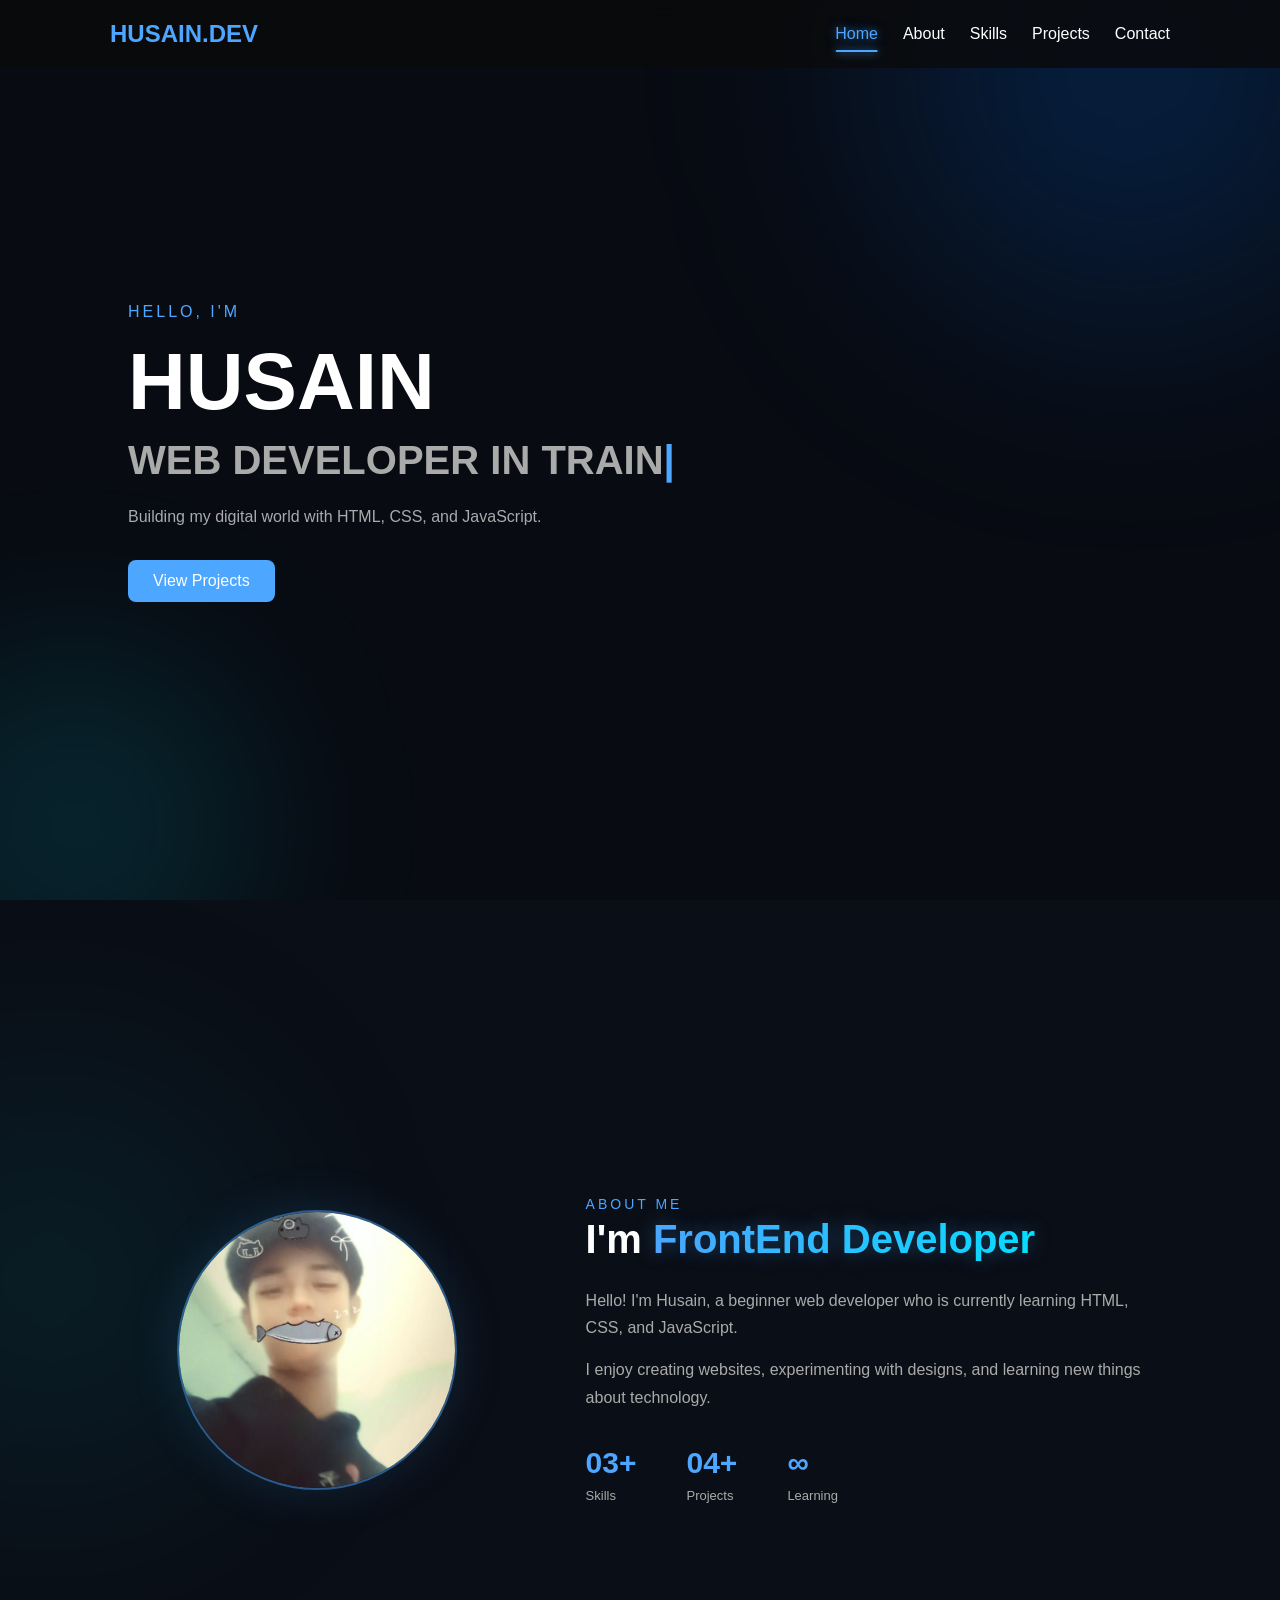
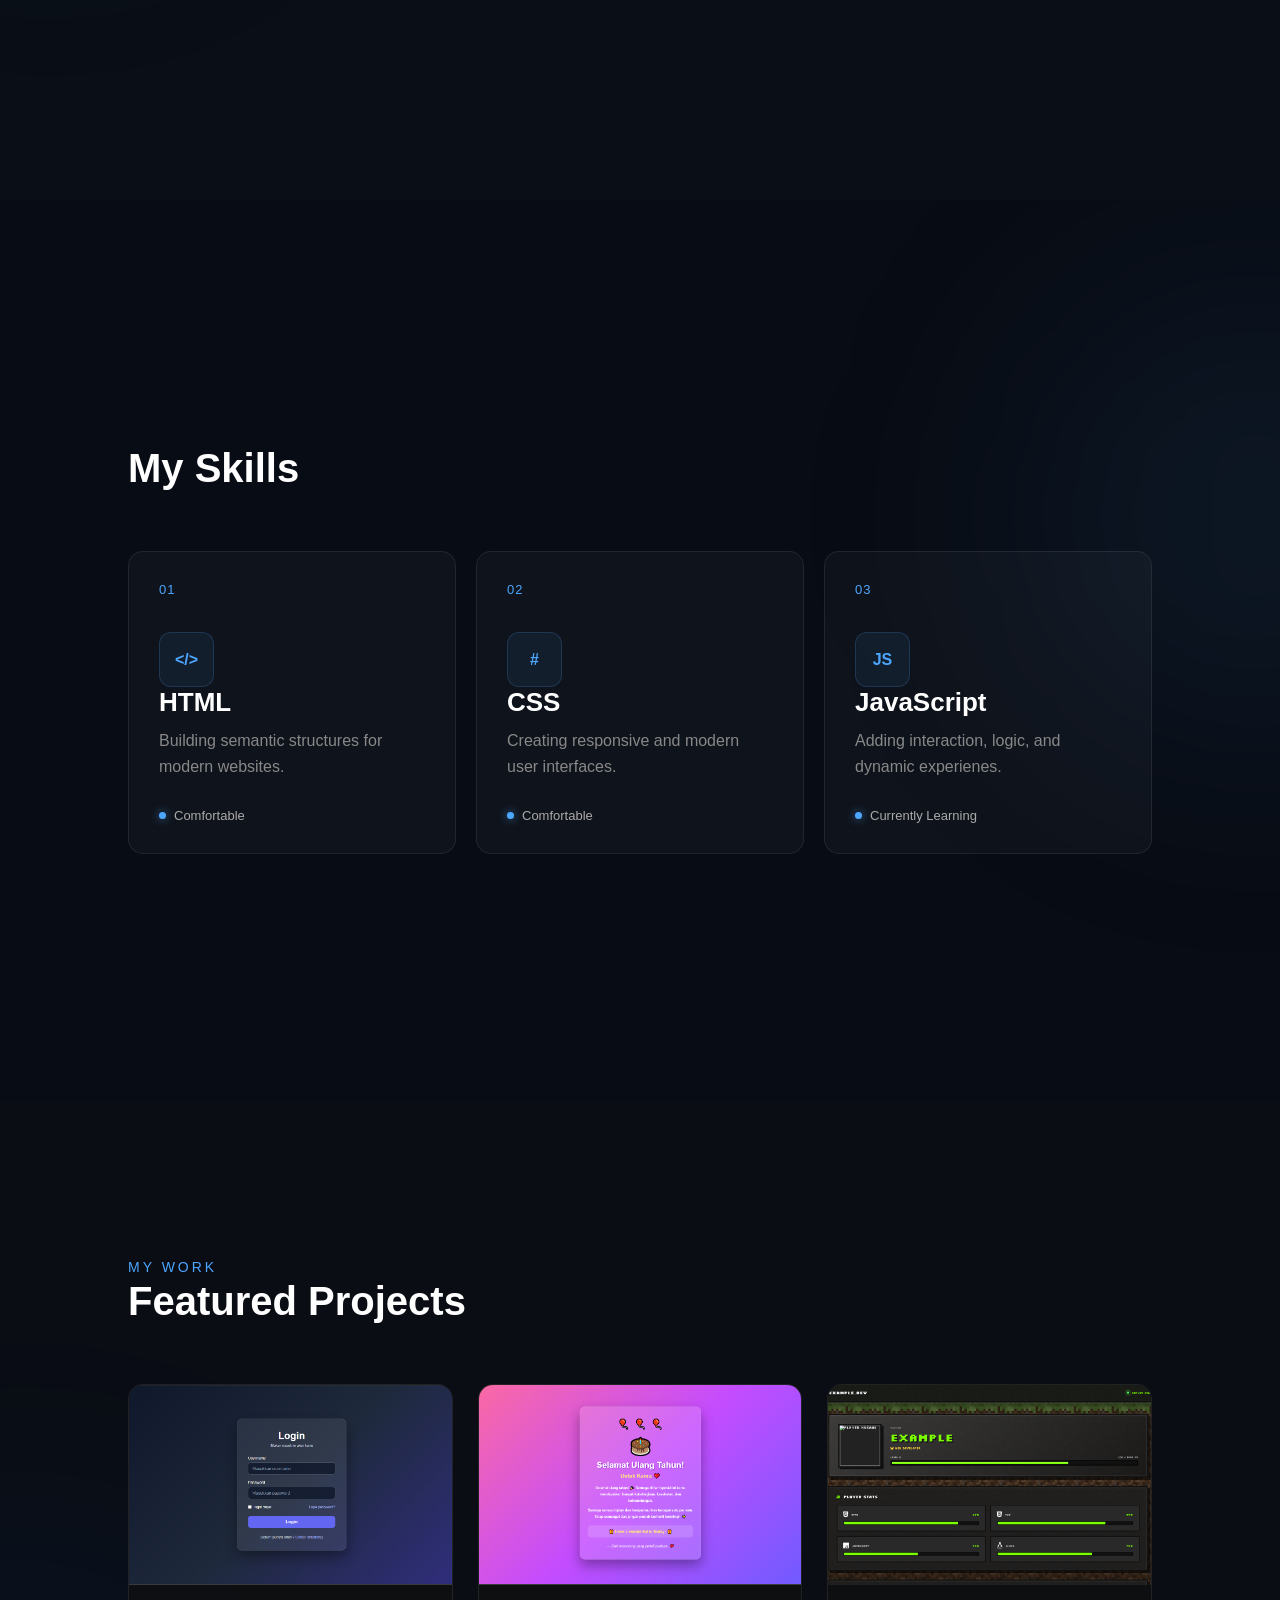
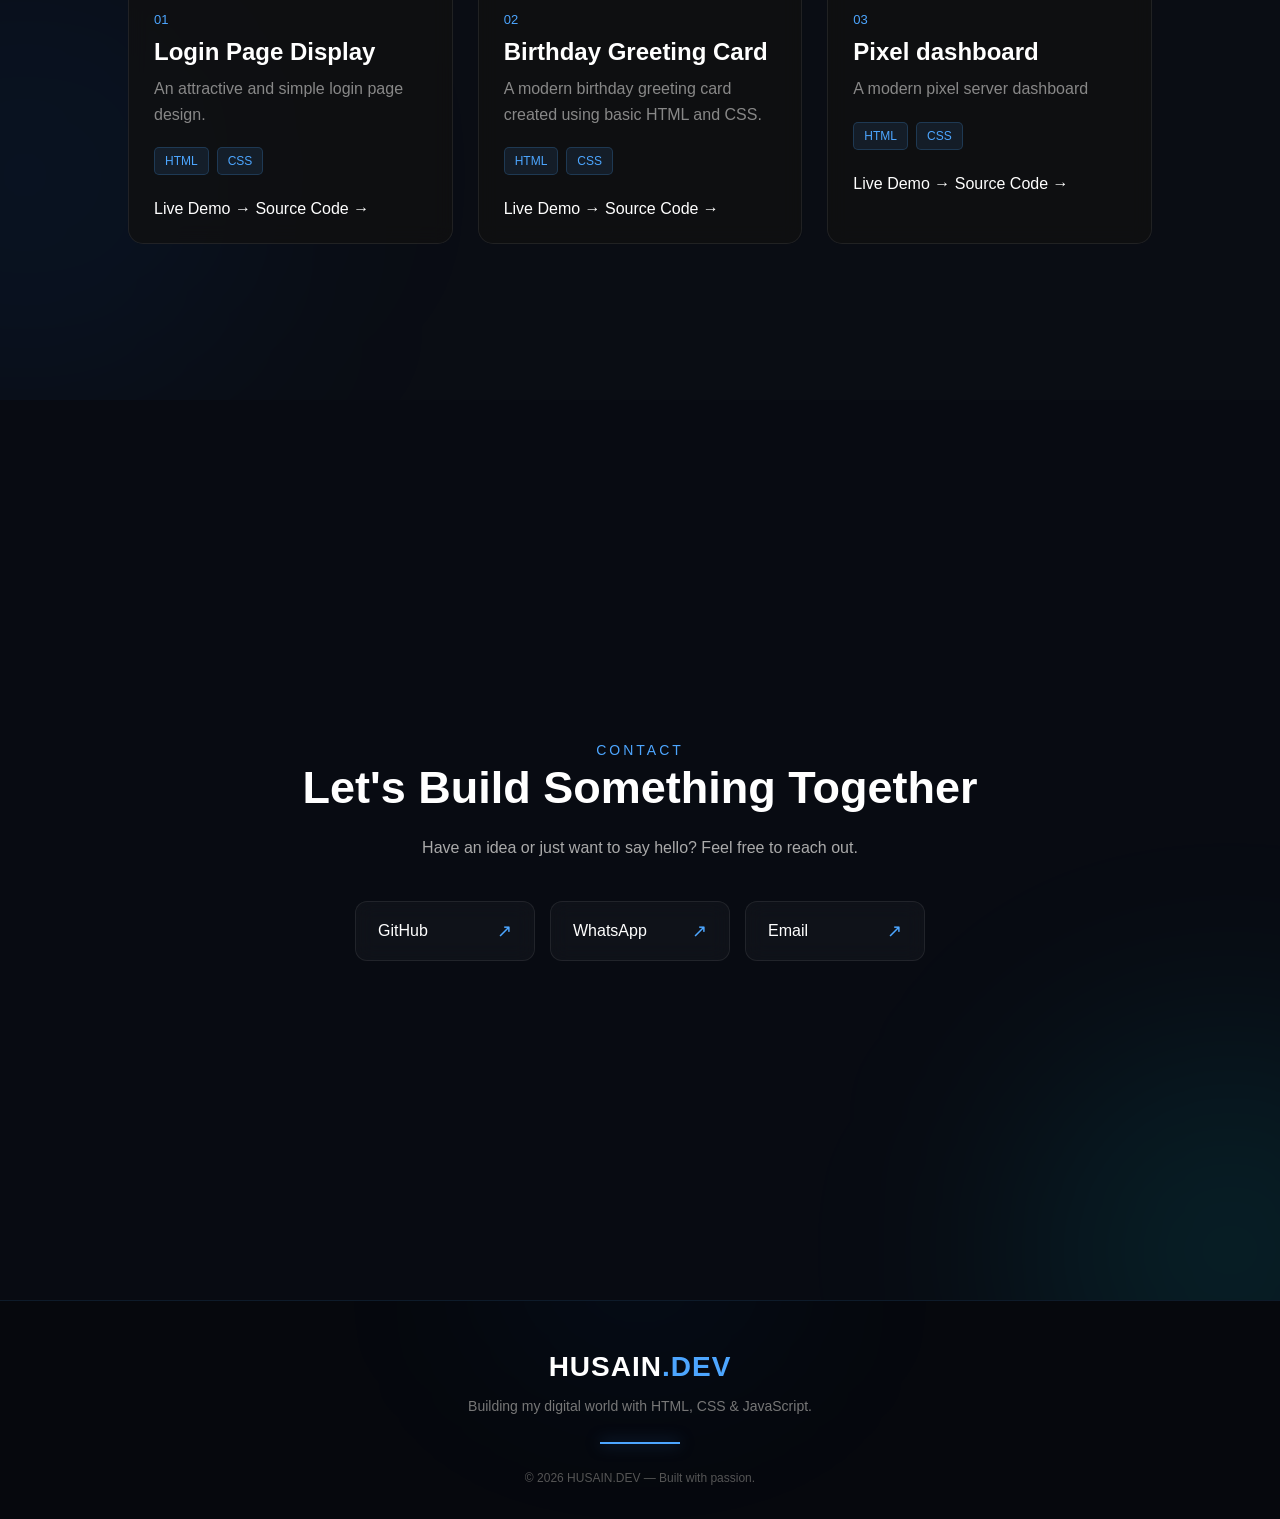
==== commit f0b9fb2a: "fix bug" ====
--- a/index.html
+++ b/index.html
@@ -260,40 +260,8 @@
                         </a>
                     </div>
                 </div>
-
-                <div class="project-card featured-project">
-                    <div class="project-image">
-                        <img src="assets/image/minecraft-server-panel.PNG" alt="Minecraft Server Panel dashboard"
-                            loading="lazy">
-                    </div>
-
-                    <div class="project-content">
-                        <span class="project-number">04</span>
-
-                        <h3>Minecraft Server Panel</h3>
-
-                        <p>
-                            A modern Minecraft server panel designed
-                            with a clean and responsive interface.
-                        </p>
-
-                        <div class="tech">
-                            <span>HTML</span>
-                            <span>CSS</span>
-                        </div>
-
-                        <a href="assets/demo/minecraft-server-panel/index.html" class="project-link">
-                            Live Demo →
-                        </a>
-
-                        <a href="https://github.com/Husain-Faqih/Minecraft-Server-Panel" class="project-link">
-                            Source Code →
-                        </a>
-                    </div>
-                </div>
             </div>
         </section>
-
 
         <!-- ===== CONTACT ===== -->
 
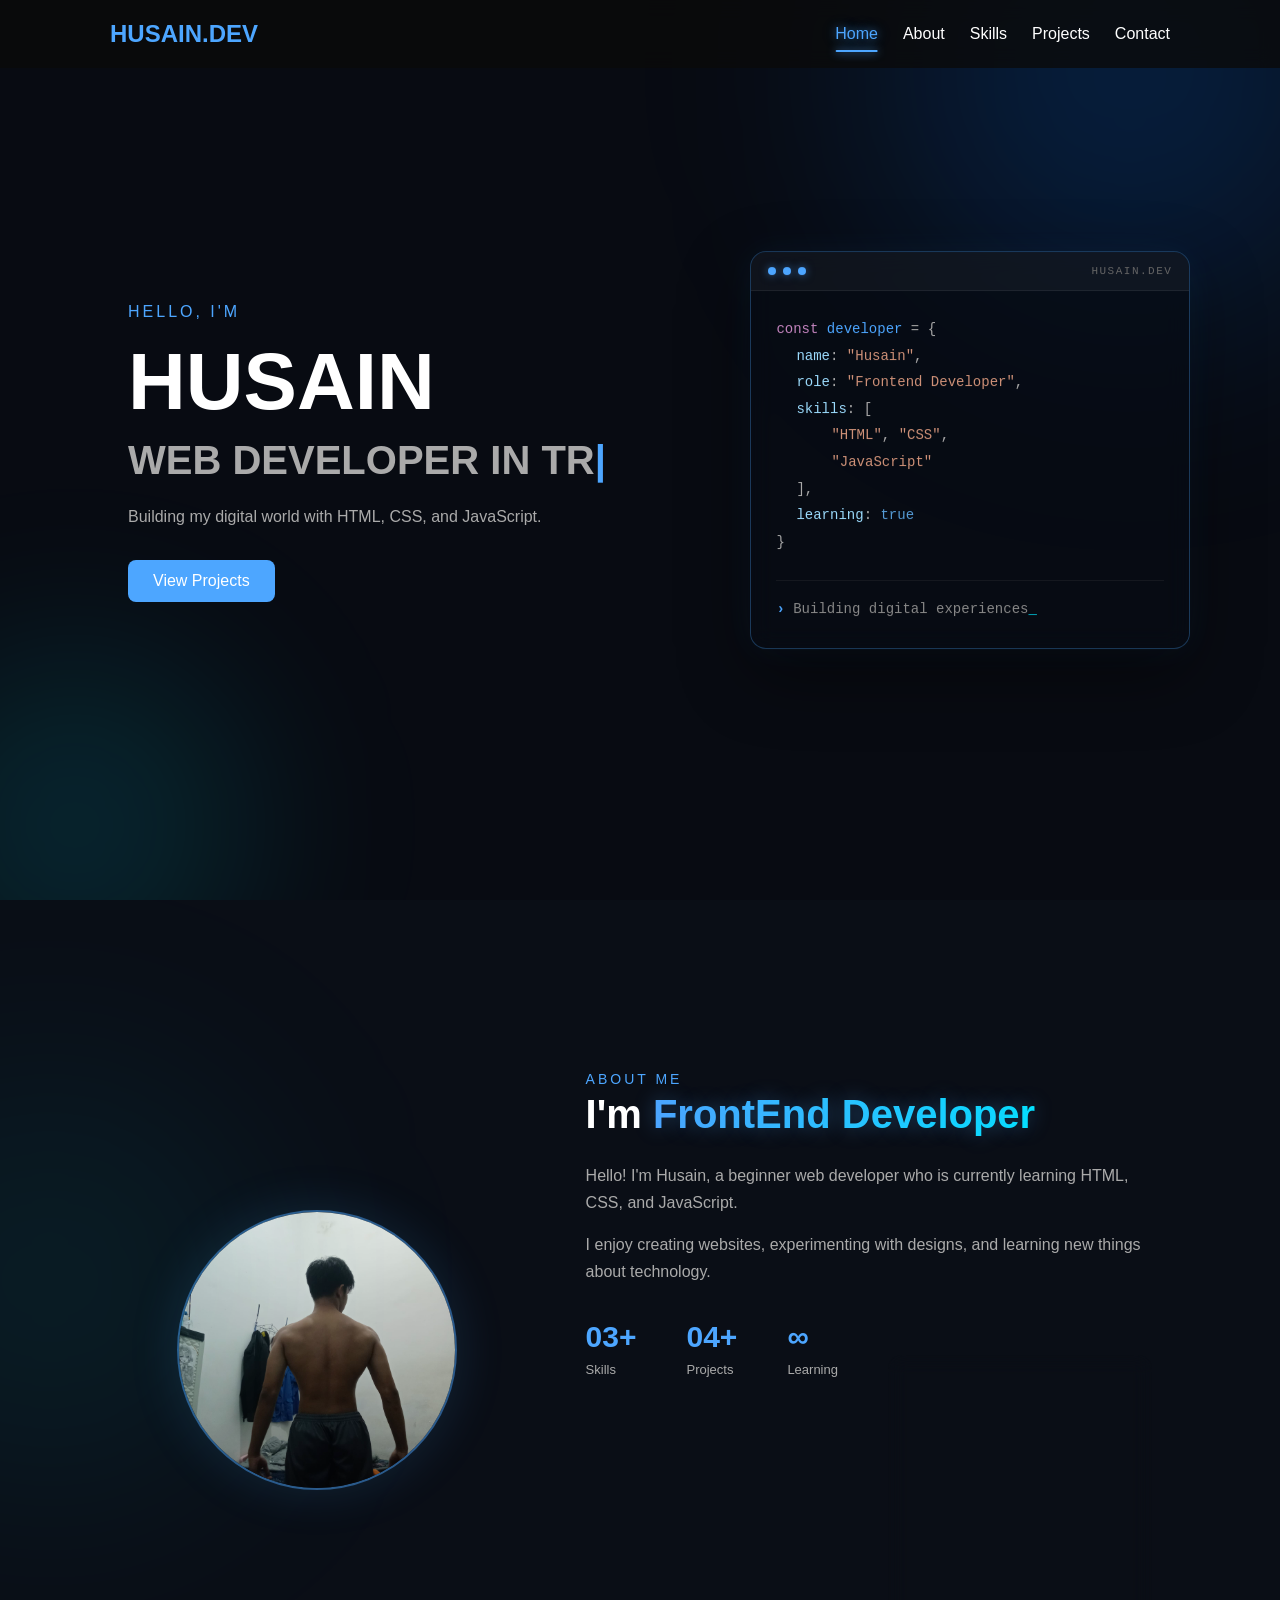
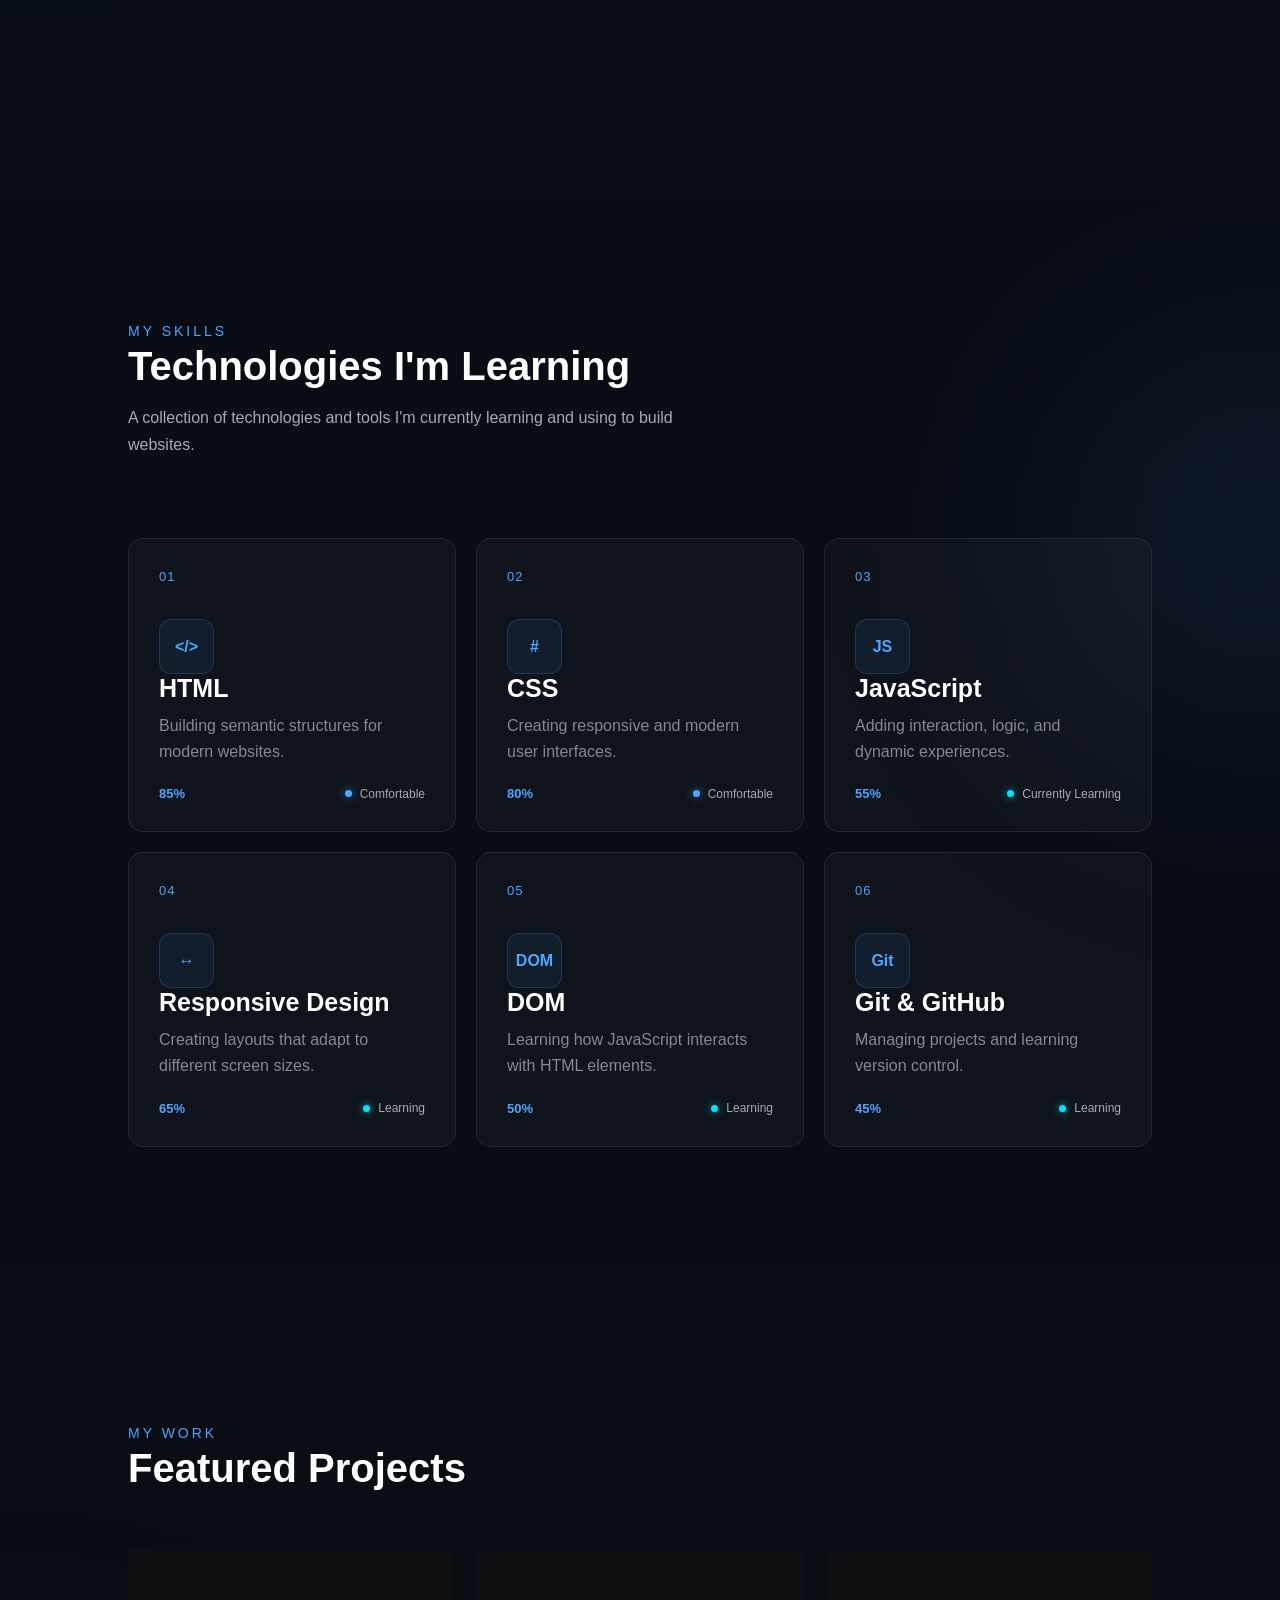
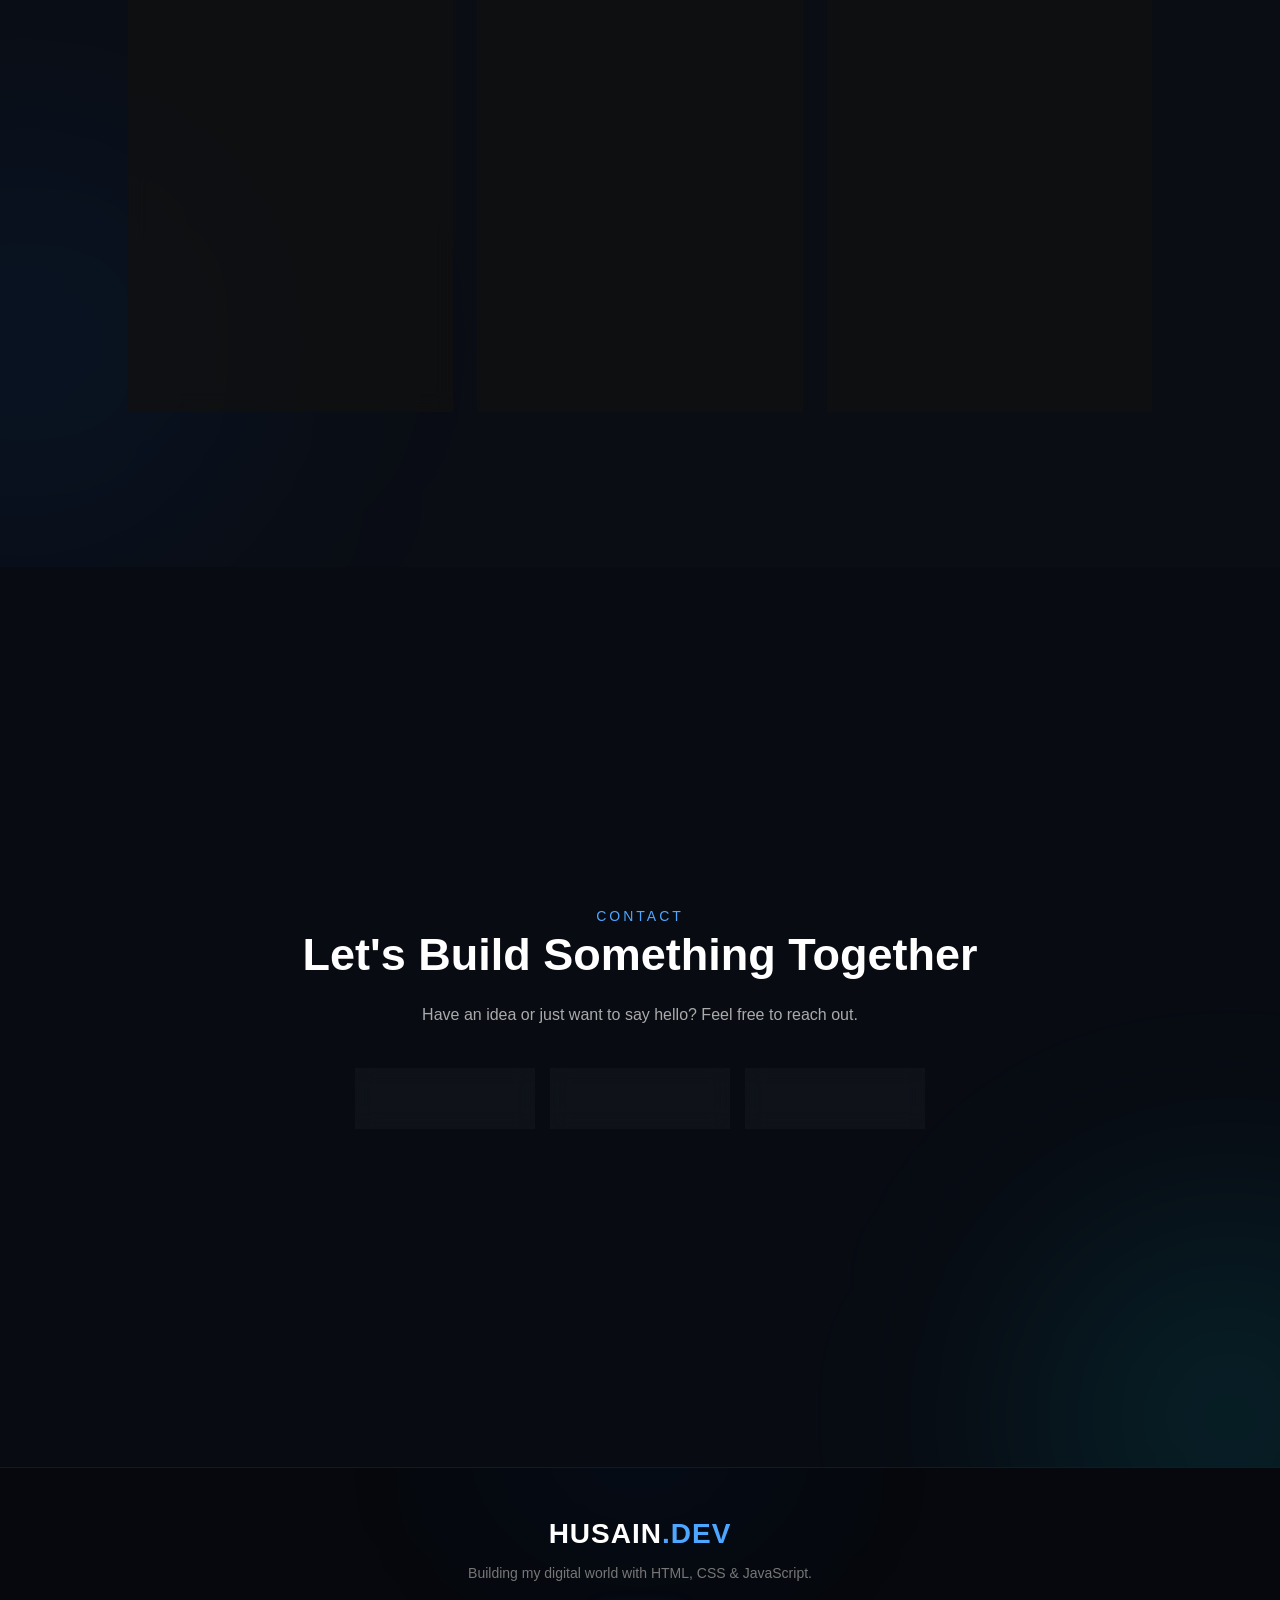
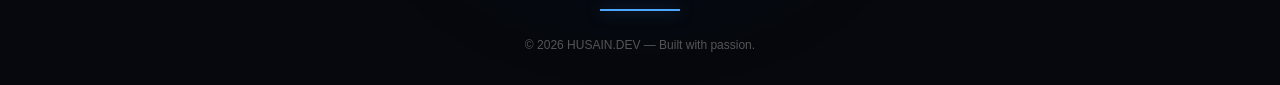
==== commit 26e4ad8b: "portofolio Update" ====
--- a/index.html
+++ b/index.html
@@ -46,6 +46,64 @@
             <a href="#projects" class="hero-button">
                 View Projects
             </a>
+
+            <div class="hero-code-window">
+                <div class="code-header">
+                    <div class="code-dots">
+                        <span></span>
+                        <span></span>
+                        <span></span>
+                    </div>
+
+                    <span class="code-title">HUSAIN.DEV</span>
+                </div>
+
+                <div class="code-body">
+                    <div>
+                        <span class="code-keyword">const</span>
+                        <span class="code-variable">developer</span>
+                        <span class="code-symbol">=</span> {
+                    </div>
+
+                    <div class="code-line">
+                        <span class="code-property">name</span>:
+                        <span class="code-string">"Husain"</span>,
+                    </div>
+
+                    <div class="code-line">
+                        <span class="code-property">role</span>:
+                        <span class="code-string">"Frontend Developer"</span>,
+                    </div>
+
+                    <div class="code-line">
+                        <span class="code-property">skills</span>: [
+                    </div>
+
+                    <div class="code-line code-indent">
+                        <span class="code-string">"HTML"</span>,
+                        <span class="code-string">"CSS"</span>,
+                    </div>
+
+                    <div class="code-line code-indent">
+                        <span class="code-string">"JavaScript"</span>
+                    </div>
+
+                    <div class="code-line">
+                        ],
+                    </div>
+
+                    <div class="code-line">
+                        <span class="code-property">learning</span>:
+                        <span class="code-boolean">true</span>
+                    </div>
+
+                    <div>}</div>
+
+                    <div class="terminal-command">
+                        <span>›</span> Building digital experiences<span class="cursor">_</span>
+                    </div>
+                </div>
+            </div>
         </section>
 
 
@@ -55,7 +113,7 @@
             <div class="about-container">
                 <div class="about-image">
                     <div class="avatar">
-                        <img src="assets/image/profile.jpeg" alt="Foto profil Husain">
+                        <img src="assets/image/pp.jpeg" alt="Foto profil Husain">
                     </div>
                 </div>
                 <div class="about-content">
@@ -89,35 +147,82 @@
                             <h3>∞</h3>
                             <p>Learning</p>
                         </div>
+
+                        <div class="about-terminal">
+                            <div class="terminal-header">
+                                <div class="terminal-dots">
+                                    <span></span>
+                                    <span></span>
+                                    <span></span>
+                                </div>
+
+                                <span class="terminal-title">HUSAIN.DEV</span>
+                            </div>
+
+                            <div class="terminal-body">
+                                <p><span>$</span> whoami</p>
+                                <p class="terminal-output">&gt; Frontend Developer</p>
+
+                                <p><span>$</span> learning</p>
+                                <p class="terminal-output">
+                                    &gt; HTML · CSS · JavaScript
+                                </p>
+
+                                <p><span>$</span> status</p>
+                                <p class="terminal-output">
+                                    <i></i> Building & Learning...
+                                </p>
+                            </div>
+                        </div>
                     </div>
                 </div>
             </div>
         </section>
 
-
-        <!-- ===== SKILLS ===== -->
-
         <section id="skills" class="reveal">
-            <h2>My Skills</h2>
+
+            <div class="skills-header">
+                <p class="section-label">MY SKILLS</p>
+
+                <h2>Technologies I'm Learning</h2>
+
+                <p>
+                    A collection of technologies and tools
+                    I'm currently learning and using to build websites.
+                </p>
+            </div>
+
             <div class="skills-container">
                 <div class="skill-card">
+
                     <div class="skill-top">
                         <span class="skill-number">01</span>
                     </div>
+
                     <div class="skill-icon html-icon">
                         &lt;/&gt;
                     </div>
+
                     <div class="skill-content">
+
                         <h3>HTML</h3>
 
                         <p>
                             Building semantic structures for modern websites.
                         </p>
 
-                        <span class="skill-status">
-                            <span class="status-dot"></span>
-                            Comfortable
-                        </span>
+                        <div class="skill-progress">
+                            <div class="progress-bar" style="width: 85%;"></div>
+                        </div>
+
+                        <div class="skill-bottom">
+                            <span class="skill-level">85%</span>
+
+                            <span class="skill-status">
+                                <span class="status-dot"></span>
+                                Comfortable
+                            </span>
+                        </div>
                     </div>
                 </div>
 
@@ -125,40 +230,150 @@
                     <div class="skill-top">
                         <span class="skill-number">02</span>
                     </div>
+
                     <div class="skill-icon css-icon">
                         #
                     </div>
+
                     <div class="skill-content">
+
                         <h3>CSS</h3>
 
-                        <p>Creating responsive and modern user interfaces.
-                        </p>
-
-                        <span class="skill-status">
-                            <span class="status-dot"></span>
-                            Comfortable
-                        </span>
+                        <p>
+                            Creating responsive and modern user interfaces.
+                        </p>
+
+                        <div class="skill-progress">
+                            <div class="progress-bar" style="width: 80%;"></div>
+                        </div>
+
+                        <div class="skill-bottom">
+                            <span class="skill-level">80%</span>
+
+                            <span class="skill-status">
+                                <span class="status-dot"></span>
+                                Comfortable
+                            </span>
+                        </div>
+                    </div>
+                </div>
+
+                <div class="skill-card">
+
+                    <div class="skill-top">
+                        <span class="skill-number">03</span>
+                    </div>
+
+                    <div class="skill-icon jas-icon">
+                        JS
+                    </div>
+
+                    <div class="skill-content">
+                        <h3>JavaScript</h3>
+                        <p>
+                            Adding interaction, logic, and dynamic experiences.
+                        </p>
+                        <div class="skill-progress">
+                            <div class="progress-bar" style="width: 55%;"></div>
+                        </div>
+                        <div class="skill-bottom">
+                            <span class="skill-level">55%</span>
+
+                            <span class="skill-status learning">
+                                <span class="status-dot"></span>
+                                Currently Learning
+                            </span>
+                        </div>
                     </div>
                 </div>
 
                 <div class="skill-card">
                     <div class="skill-top">
-                        <span class="skill-number">03</span>
-                    </div>
-                    <div class="skill-icon jas-icon">
-                        JS
-                    </div>
+                        <span class="skill-number">04</span>
+                    </div>
+
+                    <div class="skill-icon">
+                        ↔
+                    </div>
+
                     <div class="skill-content">
-                        <h3>JavaScript</h3>
-
-                        <p>
-                            Adding interaction, logic, and dynamic experienes.
-                        </p>
-
-                        <span class="skill-status">
-                            <span class="status-dot"></span>
-                            Currently Learning
-                        </span>
+                        <h3>Responsive Design</h3>
+
+                        <p>
+                            Creating layouts that adapt to different screen sizes.
+                        </p>
+
+                        <div class="skill-progress">
+                            <div class="progress-bar" style="width: 65%;"></div>
+                        </div>
+
+                        <div class="skill-bottom">
+                            <span class="skill-level">65%</span>
+
+                            <span class="skill-status learning">
+                                <span class="status-dot"></span>
+                                Learning
+                            </span>
+                        </div>
+                    </div>
+                </div>
+
+                <div class="skill-card">
+                    <div class="skill-top">
+                        <span class="skill-number">05</span>
+                    </div>
+                    <div class="skill-icon">
+                        DOM
+                    </div>
+                    <div class="skill-content">
+                        <h3>DOM</h3>
+
+                        <p>
+                            Learning how JavaScript interacts with HTML elements.
+                        </p>
+
+                        <div class="skill-progress">
+                            <div class="progress-bar" style="width: 50%;"></div>
+                        </div>
+
+                        <div class="skill-bottom">
+                            <span class="skill-level">50%</span>
+
+                            <span class="skill-status learning">
+                                <span class="status-dot"></span>
+                                Learning
+                            </span>
+                        </div>
+                    </div>
+                </div>
+
+                <div class="skill-card">
+                    <div class="skill-top">
+                        <span class="skill-number">06</span>
+                    </div>
+                    <div class="skill-icon">
+                        Git
+                    </div>
+
+                    <div class="skill-content">
+
+                        <h3>Git & GitHub</h3>
+
+                        <p>
+                            Managing projects and learning version control.
+                        </p>
+
+                        <div class="skill-progress">
+                            <div class="progress-bar" style="width: 45%;"></div>
+                        </div>
+
+                        <div class="skill-bottom">
+                            <span class="skill-level">45%</span>
+                            <span class="skill-status learning">
+                                <span class="status-dot"></span>
+                                Learning
+                            </span>
+                        </div>
                     </div>
                 </div>
             </div>
--- a/style.css
+++ b/style.css
@@ -116,7 +116,7 @@
 
 /* ==== Hero animasi ===*/
 
-#home>* {
+#home>*:not(.hero-code-window) {
   opacity: 0;
   position: relative;
   z-index: 1;
@@ -232,6 +232,161 @@
   line-height: 1.7;
 }
 
+.hero-code-window {
+  position: absolute;
+
+  top: 50%;
+  right: 7%;
+
+  width: 440px;
+
+  transform: translateY(-50%);
+  background: rgba(8, 12, 20, 0.72);
+  border: 1px solid rgba(77, 166, 255, 0.3);
+  border-radius: 16px;
+  backdrop-filter: blur(12px);
+  box-shadow:
+    0 25px 70px rgba(0, 0, 0, 0.45),
+    0 0 35px rgba(77, 166, 255, 0.08);
+  overflow: hidden;
+  animation: codeFloat 5s ease-in-out infinite;
+  z-index: 1;
+}
+
+.code-header {
+  display: flex;
+  align-items: center;
+  justify-content: space-between;
+
+  padding: 13px 17px;
+
+  background: rgba(255, 255, 255, 0.035);
+
+  border-bottom: 1px solid rgba(255, 255, 255, 0.07);
+}
+
+.code-dots {
+  display: flex;
+  gap: 7px;
+}
+
+.code-dots span {
+  width: 8px;
+  height: 8px;
+  border-radius: 50%;
+  background: #4da6ff;
+  box-shadow: 0 0 8px rgba(77, 166, 255, 0.55);
+}
+
+.code-title {
+  font-family: "Courier New", monospace;
+  font-size: 11px;
+  letter-spacing: 1.5px;
+  color: #666;
+}
+
+.code-body {
+  padding: 25px;
+  font-family: "Courier New", monospace;
+  font-size: 14px;
+  line-height: 1.9;
+  color: #aaa;
+}
+
+.code-line {
+  margin-left: 20px;
+}
+
+.code-indent {
+  margin-left: 55px;
+}
+
+.code-keyword {
+  color: #c586c0;
+}
+
+.code-variable {
+  color: #4da6ff;
+}
+
+.code-property {
+  color: #9cdcfe;
+}
+
+.code-string {
+  color: #ce9178;
+}
+
+.code-symbol {
+  color: #aaa;
+}
+
+.code-boolean {
+  color: #569cd6;
+}
+
+.terminal-command {
+  margin-top: 25px;
+  padding-top: 15px;
+  border-top: 1px solid rgba(255, 255, 255, 0.06);
+  color: #888;
+}
+
+.terminal-command>span:first-child {
+  color: #4da6ff;
+  font-weight: bold;
+}
+
+.cursor {
+  color: #00e5ff;
+  animation: cursorBlink 0.8s infinite;
+}
+
+.hero-code-window {
+  opacity: 0;
+  transform: translate(60px, -50%);
+  animation:
+    codeWindowEnter 1s ease 0.8s forwards,
+    codeWindowFloat 5s ease-in-out 1.8s infinite;
+}
+
+@keyframes codeWindowEnter {
+  from {
+    opacity: 0;
+    transform: translate(70px, -50%);
+  }
+
+  to {
+    opacity: 1;
+    transform: translate(0, -50%);
+  }
+}
+
+@keyframes codeWindowFloat {
+
+  0%,
+  100% {
+    transform: translate(0, -50%);
+  }
+
+  50% {
+    transform: translate(0, calc(-50% - 8px));
+  }
+}
+
+@keyframes cursorBlink {
+
+  0%,
+  50% {
+    opacity: 1;
+  }
+
+  51%,
+  100% {
+    opacity: 0;
+  }
+}
+
 /* ===== HERO BUTTON ===== */
 
 .hero-button {
@@ -327,7 +482,7 @@
   }
 
   .skills-container {
-    grid-template-columns: 1fr;
+    grid-template-columns: repeat(2, 1fr);
   }
 
   .skills-header {
@@ -335,7 +490,7 @@
   }
 
   .skill-card {
-    min-height: 240px;
+    min-height: 300px;
   }
 
   .projects-container {
@@ -444,6 +599,15 @@
   .skills-container,
   .projects-container {
     gap: 18px;
+  }
+
+  .skills-container {
+    grid-template-columns: 1fr;
+  }
+
+  .skill-card {
+    padding: 25px;
+    min-height: 280px;
   }
 
   .skill-card {
@@ -556,22 +720,18 @@
   background: #080c14;
 }
 
+/* Background glow */
+
 #skills::before {
   content: "";
   position: absolute;
-
   width: 450px;
   height: 450px;
-
   background: rgba(77, 166, 255, 0.08);
-
   border-radius: 50%;
-
   filter: blur(130px);
-
   right: -200px;
   top: 10%;
-
   pointer-events: none;
 }
 
@@ -595,13 +755,10 @@
 /* ===== SKILLS GRID ===== */
 
 .skills-container {
+  width: 100%;
   display: grid;
-
   grid-template-columns: repeat(3, 1fr);
-
   gap: 20px;
-
-  width: 100%;
 }
 
 
@@ -609,19 +766,12 @@
 
 .skill-card {
   position: relative;
-
   min-height: 270px;
-
   padding: 30px;
-
   background: rgba(255, 255, 255, 0.03);
-
   border: 1px solid rgba(255, 255, 255, 0.08);
-
   border-radius: 15px;
-
   overflow: hidden;
-
   transition:
     transform 0.35s ease,
     border-color 0.35s ease,
@@ -633,25 +783,16 @@
 
 .skill-card::before {
   content: "";
-
   position: absolute;
-
   width: 180px;
   height: 180px;
-
   background: rgba(77, 166, 255, 0.08);
-
   border-radius: 50%;
-
   filter: blur(70px);
-
   top: -100px;
   right: -80px;
-
   opacity: 0;
-
   transition: opacity 0.4s ease;
-
   pointer-events: none;
 }
 
@@ -664,9 +805,7 @@
 
 .skill-card:hover {
   transform: translateY(-8px);
-
   border-color: rgba(77, 166, 255, 0.6);
-
   box-shadow:
     0 15px 40px rgba(77, 166, 255, 0.12),
     0 0 25px rgba(77, 166, 255, 0.05);
@@ -677,11 +816,8 @@
 
 .skill-top {
   display: flex;
-
   justify-content: space-between;
-
   align-items: flex-start;
-
   margin-bottom: 35px;
 }
 
@@ -690,9 +826,7 @@
 
 .skill-number {
   font-size: 13px;
-
   color: #4da6ff;
-
   letter-spacing: 1px;
 }
 
@@ -702,22 +836,14 @@
 .skill-icon {
   width: 55px;
   height: 55px;
-
   display: flex;
-
   align-items: center;
   justify-content: center;
-
   border-radius: 12px;
-
   font-weight: bold;
-
   color: #4da6ff;
-
   background: rgba(77, 166, 255, 0.08);
-
   border: 1px solid rgba(77, 166, 255, 0.18);
-
   transition:
     transform 0.35s ease,
     background 0.35s ease;
@@ -725,7 +851,6 @@
 
 .skill-card:hover .skill-icon {
   transform: scale(1.08);
-
   background: rgba(77, 166, 255, 0.15);
 }
 
@@ -733,19 +858,41 @@
 /* ===== SKILL CONTENT ===== */
 
 .skill-content h3 {
-  font-size: 26px;
-
+  font-size: 25px;
   margin-bottom: 10px;
 }
 
 .skill-content p {
   color: #888;
-
   line-height: 1.6;
-
   max-width: 300px;
-
-  margin-bottom: 25px;
+  margin-bottom: 22px;
+}
+
+.progress-bar {
+  height: 100%;
+
+  background: linear-gradient(90deg,
+      #4da6ff,
+      #00e5ff);
+
+  border-radius: inherit;
+
+  box-shadow:
+    0 0 10px rgba(77, 166, 255, 0.5);
+}
+
+.skill-bottom {
+  display: flex;
+  align-items: center;
+  justify-content: space-between;
+  gap: 10px;
+}
+
+.skill-level {
+  color: #4da6ff;
+  font-size: 13px;
+  font-weight: bold;
 }
 
 
@@ -753,24 +900,17 @@
 
 .skill-status {
   display: inline-flex;
-
   align-items: center;
-
   gap: 8px;
-
-  font-size: 13px;
-
+  font-size: 12px;
   color: #aaa;
 }
 
 .status-dot {
   width: 7px;
   height: 7px;
-
   border-radius: 50%;
-
   background: #4da6ff;
-
   box-shadow: 0 0 10px rgba(77, 166, 255, 0.7);
 }
 
@@ -783,12 +923,10 @@
 
 .skill-status.learning .status-dot {
   background: #00e5ff;
-
   box-shadow:
     0 0 10px rgba(0, 229, 255, 0.7);
 }
 
-/* ===== PROJECTS ===== */
 
 #projects {
   position: relative;
@@ -876,7 +1014,6 @@
   background: linear-gradient(to top,
       rgba(0, 0, 0, 0.45),
       transparent 60%);
-
   opacity: 0;
   transition: opacity 0.4s ease;
   pointer-events: none;
@@ -933,24 +1070,18 @@
 
 .tech span {
   padding: 6px 10px;
-
   background: rgba(77, 166, 255, 0.1);
   border: 1px solid rgba(77, 166, 255, 0.2);
-
   border-radius: 5px;
-
   color: #4da6ff;
   font-size: 12px;
 }
 
 .project-link {
   display: inline-block;
-
   margin-top: 25px;
-
   color: white;
   text-decoration: none;
-
   transition: 0.3s;
 }
 
@@ -1002,11 +1133,9 @@
   max-width: 1100px;
   width: 100%;
   margin: auto;
-
   display: grid;
   grid-template-columns: 0.8fr 1.2fr;
   gap: 80px;
-
   align-items: center;
 }
 
@@ -1018,15 +1147,11 @@
 .avatar {
   width: 280px;
   height: 280px;
-
   border-radius: 50%;
   overflow: hidden;
-
   border: 2px solid rgba(77, 166, 255, 0.5);
-
   box-shadow:
     0 0 50px rgba(77, 166, 255, 0.15);
-
   transition: 0.4s;
 }
 
@@ -1068,6 +1193,125 @@
 .about-stats p {
   font-size: 13px;
   margin-top: 5px;
+}
+
+/* ===== ABOUT TERMINAL ===== */
+
+.about-terminal {
+  width: 100%;
+  max-width: 480px;
+  margin-top: 35px;
+  background: rgba(255, 255, 255, 0.03);
+  border: 1px solid rgba(77, 166, 255, 0.18);
+  border-radius: 14px;
+  overflow: hidden;
+  backdrop-filter: blur(10px);
+  box-shadow:
+    0 15px 40px rgba(0, 0, 0, 0.25),
+    0 0 25px rgba(77, 166, 255, 0.05);
+  transition:
+    transform 0.3s ease,
+    border-color 0.3s ease,
+    box-shadow 0.3s ease;
+}
+
+.about-terminal:hover {
+  transform: translateY(-5px);
+
+  border-color: rgba(77, 166, 255, 0.55);
+
+  box-shadow:
+    0 20px 45px rgba(0, 0, 0, 0.3),
+    0 0 30px rgba(77, 166, 255, 0.12);
+}
+
+
+/* ===== TERMINAL HEADER ===== */
+
+.terminal-header {
+  display: flex;
+  align-items: center;
+  justify-content: space-between;
+  padding: 12px 16px;
+  background: rgba(255, 255, 255, 0.03);
+  border-bottom: 1px solid rgba(255, 255, 255, 0.06);
+}
+
+.terminal-dots {
+  display: flex;
+  gap: 6px;
+}
+
+.terminal-dots span {
+  width: 7px;
+  height: 7px;
+  border-radius: 50%;
+  background: #4da6ff;
+  box-shadow: 0 0 8px rgba(77, 166, 255, 0.5);
+}
+
+.terminal-title {
+  font-size: 11px;
+  letter-spacing: 1.5px;
+  color: #666;
+}
+
+
+/* ===== TERMINAL BODY ===== */
+
+.terminal-body {
+  padding: 20px;
+
+  font-family: "Courier New", monospace;
+  font-size: 13px;
+  line-height: 1.6;
+}
+
+.terminal-body p {
+  margin-bottom: 5px;
+
+  color: #aaa;
+}
+
+.terminal-body p span {
+  color: #4da6ff;
+  font-weight: bold;
+}
+
+.terminal-output {
+  color: #ddd !important;
+  margin-left: 15px;
+  margin-bottom: 15px !important;
+}
+
+.terminal-output i {
+  display: inline-block;
+
+  width: 7px;
+  height: 7px;
+
+  margin-right: 6px;
+
+  border-radius: 50%;
+
+  background: #00e5ff;
+
+  box-shadow:
+    0 0 8px rgba(0, 229, 255, 0.8);
+
+  animation: terminalPulse 1.5s infinite;
+}
+
+@keyframes terminalPulse {
+
+  0%,
+  100% {
+    opacity: 1;
+  }
+
+  50% {
+    opacity: 0.35;
+  }
 }
 
 /* ===== CONTACT ===== */
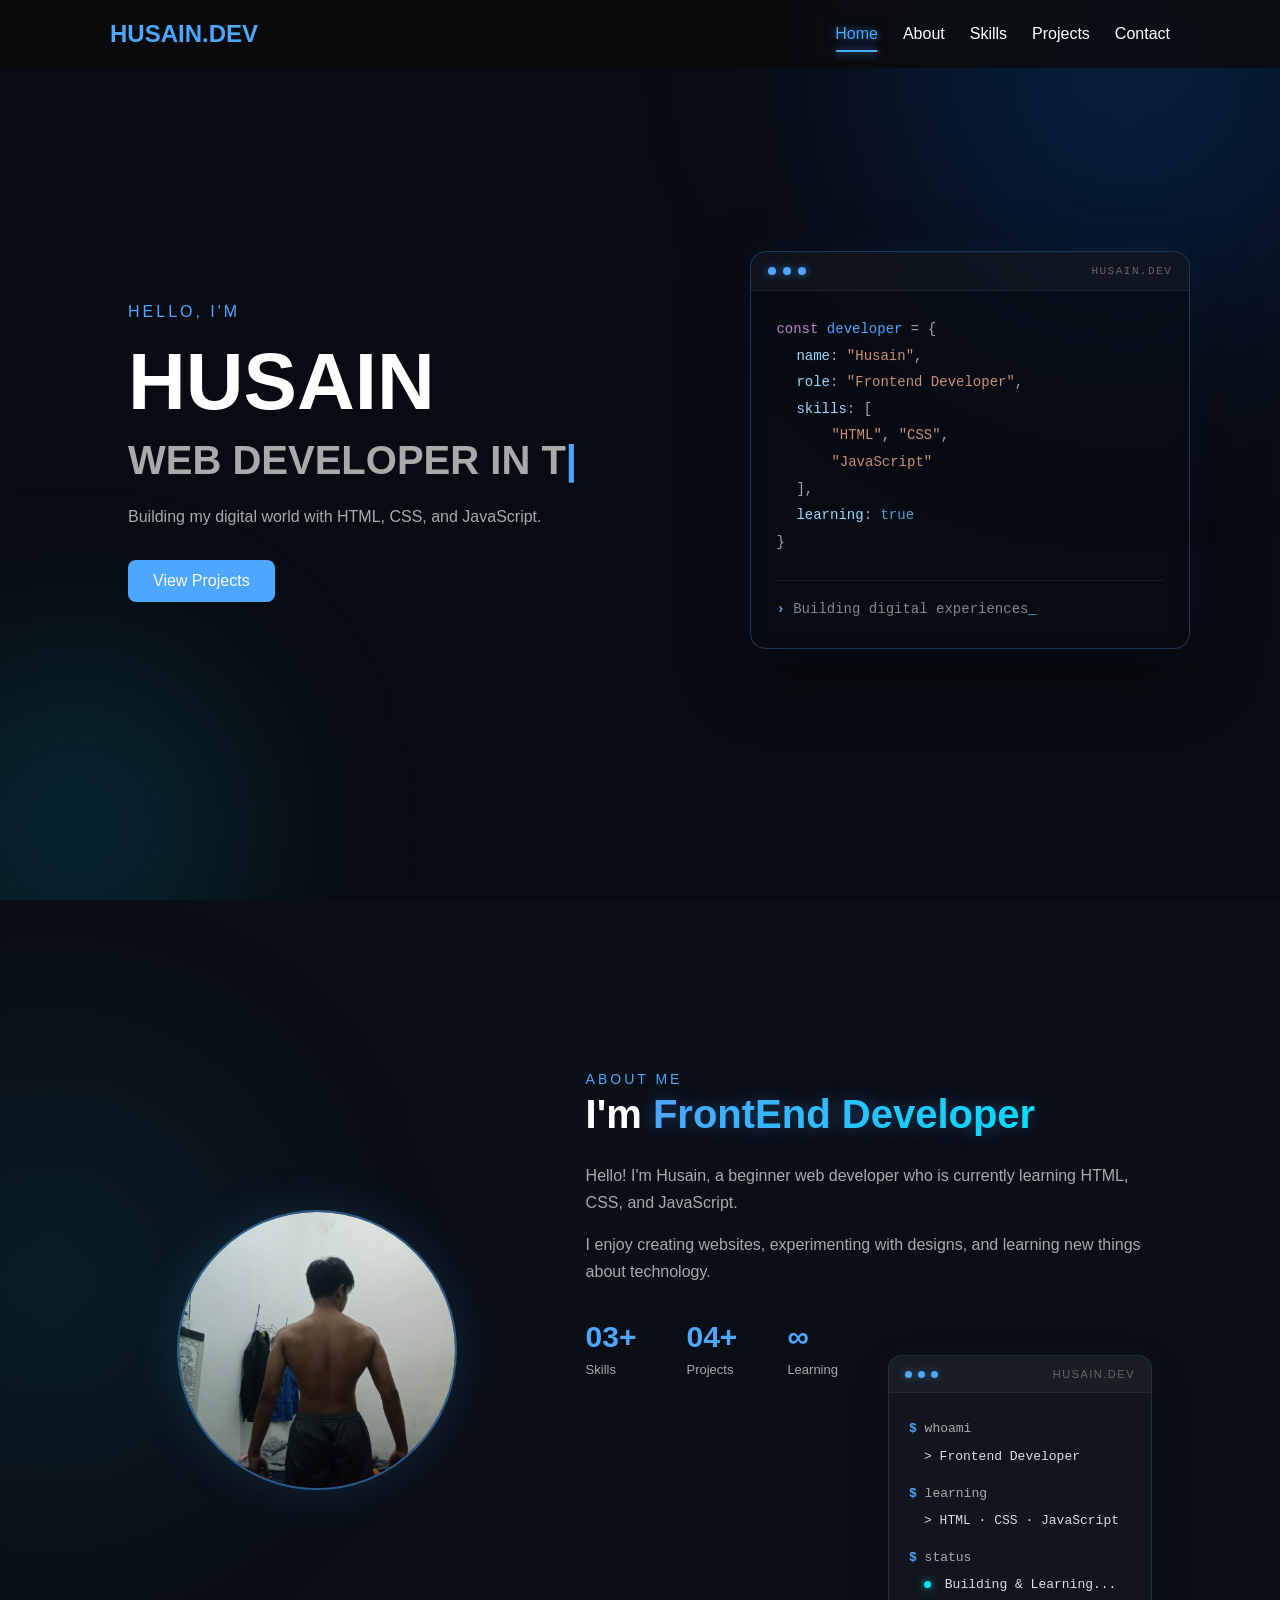
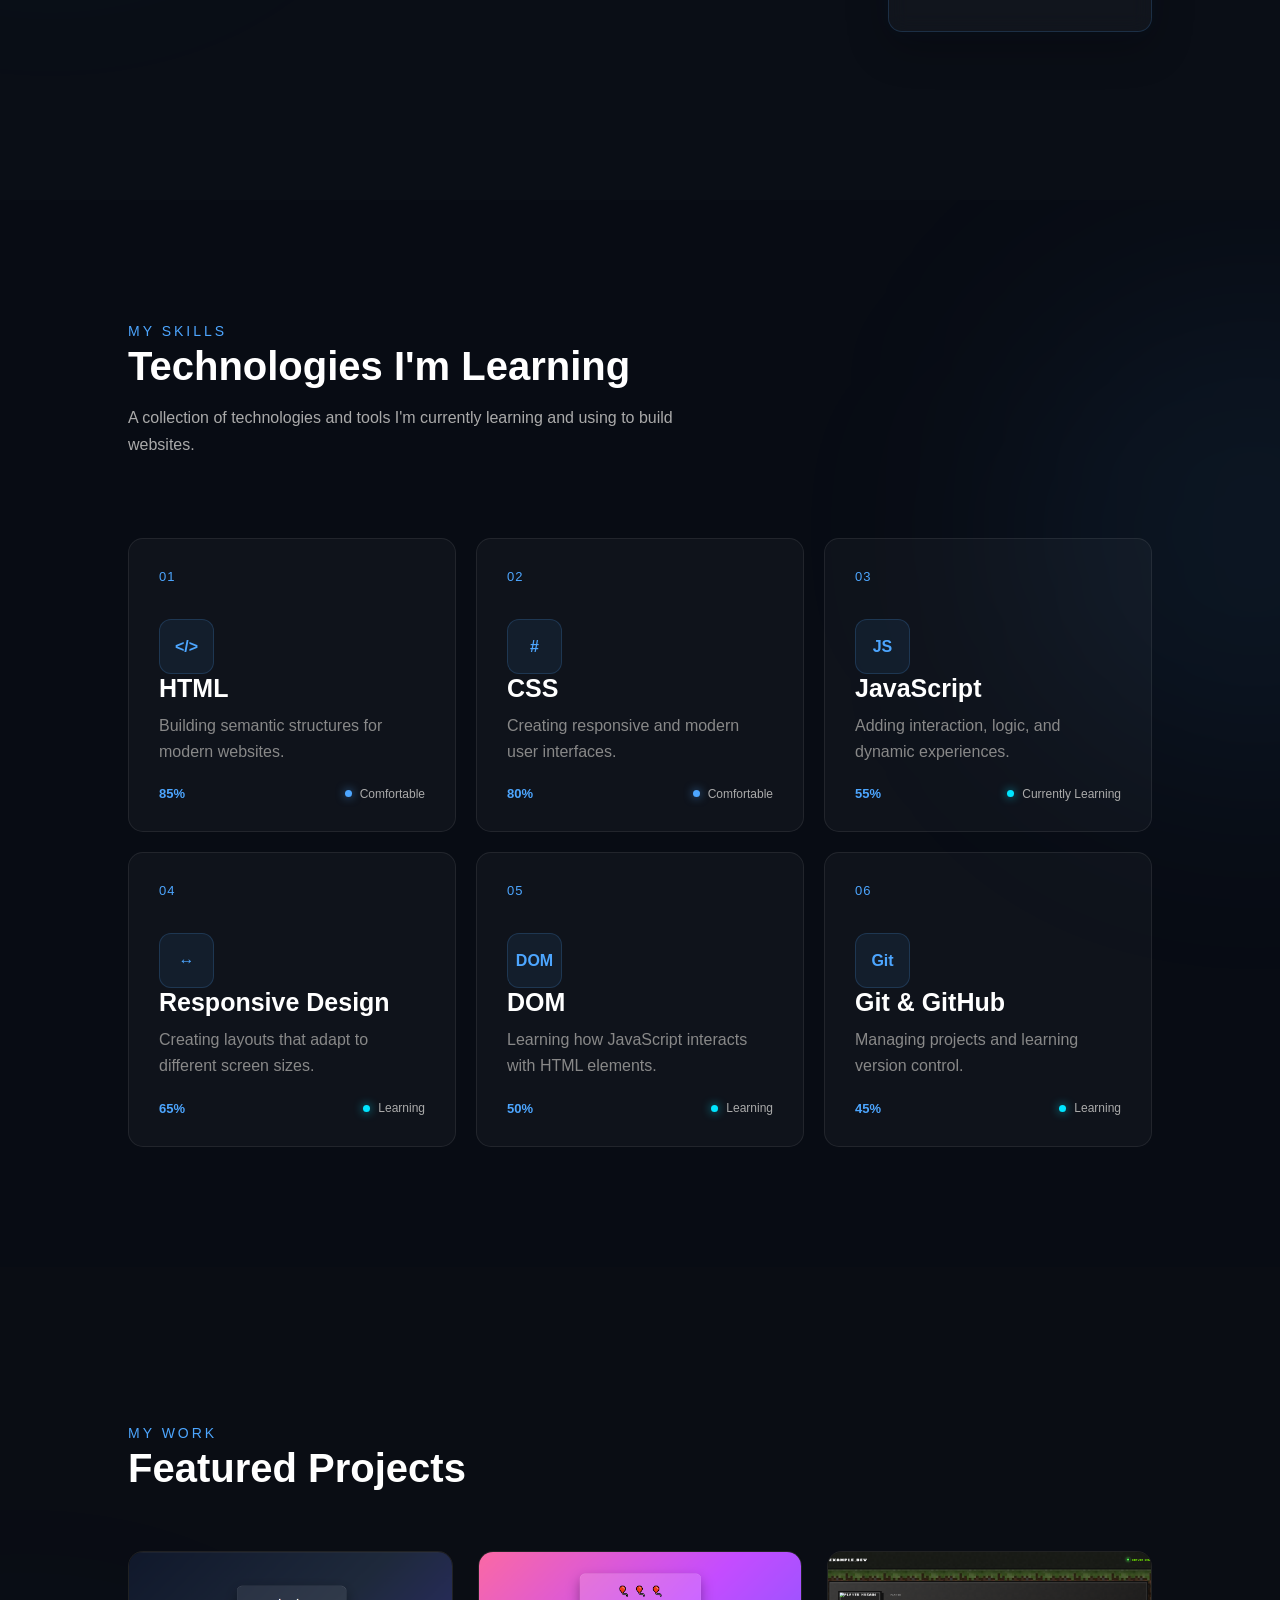
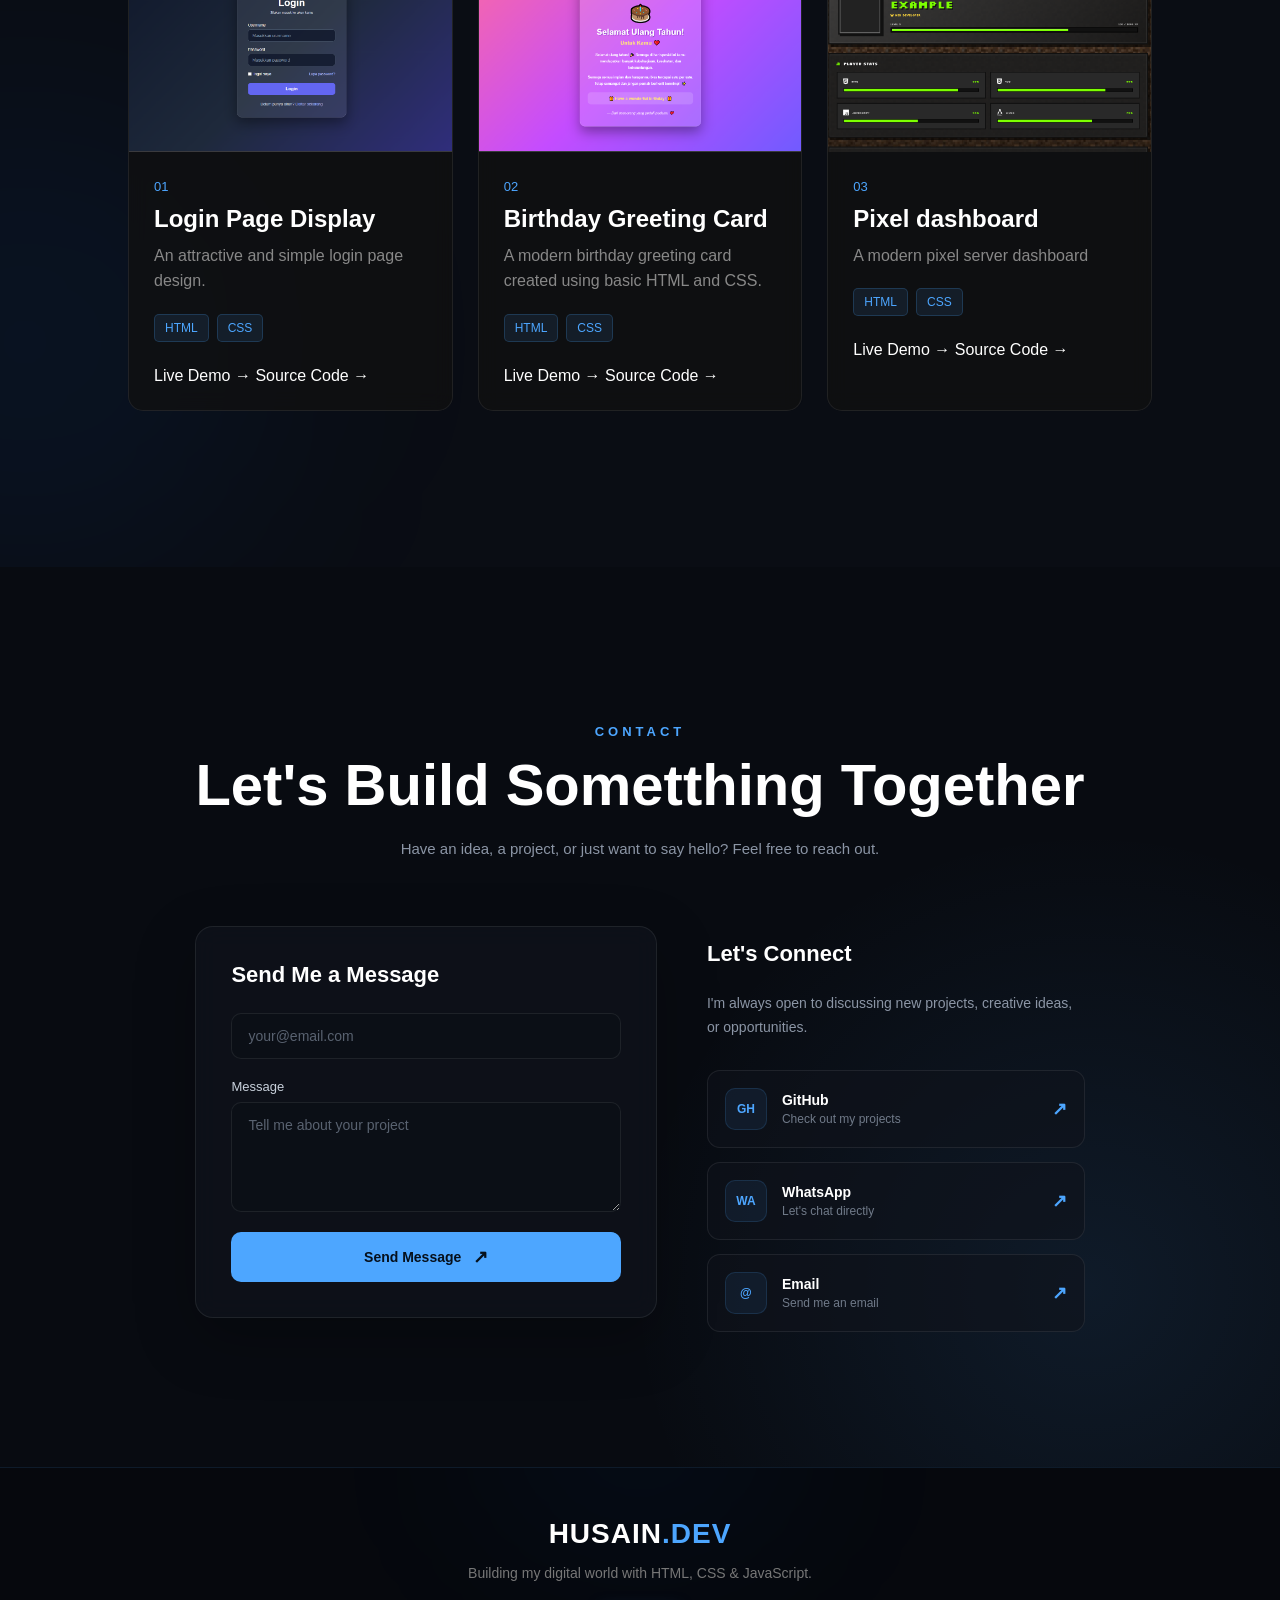
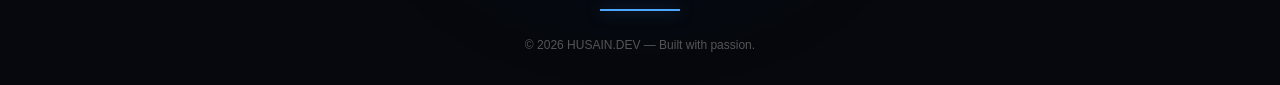
==== commit ce95edb0: "upgrade tampilan contact" ====
--- a/index.html
+++ b/index.html
@@ -480,35 +480,96 @@
 
         <!-- ===== CONTACT ===== -->
 
-        <section id="contact" class="reveal">
+        <section id="contact" class="contact-section">
             <div class="contact-container">
-                <p class="section-label">
-                    CONTACT
-                </p>
-                <h2>
-                    Let's Build Something Together
-                </h2>
-                <p class="contact-description">
-                    Have an idea or just want to say hello?
-                    Feel free to reach out.
-                </p>
-                <div class="contact-links">
-                    <a href="https://github.com/Husain-Faqih" class="contact-card" target="_blank"
-                        rel="noopener noreferrer">
-                        <span>GitHub</span>
-                        <span>↗</span>
-                    </a>
-                    <a href="https://wa.me/62882008208842" class="contact-card" target="_blank"
-                        rel="noopener noreferrer">
-                        <span>WhatsApp</span>
-                        <span>↗</span>
-                    </a>
-                    <a href="mailto:obatherbal455@gmail.com" class="contact-card">
-                        <span>Email</span>
-                        <span>↗</span>
-                    </a>
-                </div>
-            </div>
+                <div class="contact-header">
+                    <span>CONTACT</span>
+                    <h2>Let's Build Sometthing Together</h2>
+                    <p>
+                        Have an idea, a project, or just want to say hello?
+                        Feel free to reach out.
+                    </p>
+                </div>
+
+                <div class="contact-content">
+                    <div class="contact-form">
+                        <h3>Send Me a Message</h3>
+
+                        <form>
+                            <div class="input-group">
+                                <input type="text" id="name" placeholder="your@email.com" required>
+                            </div>
+
+                            <div class="input-group">
+                                <label for="message">Message</label>
+                                <textarea id="message" rows="5" placeholder="Tell me about your project"
+                                    required></textarea>
+                            </div>
+
+                            <button type="submit" class="send-btn">
+                                Send Message
+                                <span>↗</span>
+                            </button>
+                        </form>
+                    </div>
+
+                    <div class="contact-info">
+
+                        <h3>Let's Connect</h3>
+
+                        <p>
+                            I'm always open to discussing new projects,
+                            creative ideas, or opportunities.
+                        </p>
+
+
+                        <div class="contact-cards">
+
+                            <a href="https://github.com/Husain-Faqih" class="contact-card" target="_blank">
+                                <div class="contact-icon">
+                                    GH
+                                </div>
+
+                                <div class="contact-card-text">
+                                    <span>GitHub</span>
+                                    <small>Check out my projects</small>
+                                </div>
+
+                                <strong>↗</strong>
+                            </a>
+
+
+                            <a href="https://wa.me/62882008208842" class="contact-card" target="_blank">
+                                <div class="contact-icon">
+                                    WA
+                                </div>
+
+                                <div class="contact-card-text">
+                                    <span>WhatsApp</span>
+                                    <small>Let's chat directly</small>
+                                </div>
+
+                                <strong>↗</strong>
+                            </a>
+
+
+                            <a href="mailto:obatherbal455@gmail.com" class="contact-card">
+                                <div class="contact-icon">
+                                    @
+                                </div>
+
+                                <div class="contact-card-text">
+                                    <span>Email</span>
+                                    <small>Send me an email</small>
+                                </div>
+
+                                <strong>↗</strong>
+                            </a>
+
+                        </div>
+
+                    </div>
+                </div>
         </section>
     </main>
 
--- a/style.css
+++ b/style.css
@@ -1315,115 +1315,387 @@
 }
 
 /* ===== CONTACT ===== */
-
-#contact {
+/* ===== CONTACT SECTION ===== */
+
+.contact-section {
   position: relative;
+  min-height: 100vh;
+  padding: 120px 8% 100px;
+
+  background:
+    radial-gradient(circle at 85% 80%,
+      rgba(77, 166, 255, 0.10),
+      transparent 35%),
+    #080b11;
+
   overflow: hidden;
-  background: #080b12;
+}
+
+
+/* ===== CONTACT CONTAINER ===== */
+
+.contact-container {
+  max-width: 1100px;
+  margin: auto;
+}
+
+
+/* ===== HEADER ===== */
+
+.contact-header {
   text-align: center;
-}
-
-#contact::before {
-  content: "";
-  position: absolute;
-  width: 400px;
-  height: 400px;
-  background: rgba(0, 229, 255, 0.1);
-  border-radius: 50%;
-  filter: blur(120px);
-  right: -150px;
-  bottom: -150px;
-  pointer-events: none;
-}
-
-.contact-container {
-  max-width: 800px;
+  margin-bottom: 65px;
+}
+
+.contact-header span {
+  display: inline-block;
+
+  color: #4da6ff;
+
+  font-size: 13px;
+  font-weight: 600;
+  letter-spacing: 4px;
+
+  margin-bottom: 12px;
+}
+
+.contact-header h2 {
+  margin: 0;
+
+  font-size: clamp(38px, 5vw, 58px);
+  font-weight: 700;
+
+  color: #ffffff;
+}
+
+.contact-header p {
+  margin: 18px auto 0;
+
+  max-width: 600px;
+
+  color: #8b95a5;
+
+  font-size: 15px;
+  line-height: 1.7;
+}
+
+
+/* ===== CONTACT CONTENT ===== */
+
+.contact-content {
+  display: grid;
+
+  grid-template-columns: 1.1fr 0.9fr;
+
+  gap: 50px;
+
+  align-items: start;
+}
+
+
+/* ===== FORM ===== */
+
+.contact-form {
+  padding: 35px;
+
+  background: rgba(15, 19, 27, 0.75);
+
+  border: 1px solid rgba(255, 255, 255, 0.08);
+
+  border-radius: 18px;
+
+  backdrop-filter: blur(12px);
+
+  box-shadow:
+    0 20px 60px rgba(0, 0, 0, 0.25);
+}
+
+.contact-form h3,
+.contact-info h3 {
+  margin-bottom: 25px;
+
+  color: #ffffff;
+
+  font-size: 22px;
+}
+
+
+/* ===== INPUT ===== */
+
+.input-group {
+  display: flex;
+
+  flex-direction: column;
+
+  margin-bottom: 20px;
+}
+
+.input-group label {
+  margin-bottom: 8px;
+
+  color: #c9d1dc;
+
+  font-size: 13px;
+}
+
+.input-group input,
+.input-group textarea {
   width: 100%;
-  margin: auto;
-}
-
-.contact-container h2 {
-  font-size: 45px;
-  margin-bottom: 20px;
-}
-
-.contact-description {
-  max-width: 550px;
-  margin: auto;
-}
-
-.contact-links {
-  display: flex;
+
+  padding: 14px 16px;
+
+  border: 1px solid rgba(255, 255, 255, 0.08);
+
+  border-radius: 10px;
+
+  outline: none;
+
+  background: #0b0f16;
+
+  color: #ffffff;
+
+  font-family: inherit;
+
+  font-size: 14px;
+
+  transition: 0.3s;
+}
+
+.input-group textarea {
+  resize: vertical;
+}
+
+.input-group input::placeholder,
+.input-group textarea::placeholder {
+  color: #596270;
+}
+
+.input-group input:focus,
+.input-group textarea:focus {
+  border-color: #4da6ff;
+
+  box-shadow:
+    0 0 0 3px rgba(77, 166, 255, 0.08),
+    0 0 20px rgba(77, 166, 255, 0.08);
+}
+
+
+/* ===== SEND BUTTON ===== */
+
+.send-btn {
+  display: flex;
+
+  align-items: center;
   justify-content: center;
+
+  gap: 12px;
+
+  width: 100%;
+
+  padding: 14px;
+
+  border: none;
+
+  border-radius: 10px;
+
+  background: #4da6ff;
+
+  color: #06101c;
+
+  font-size: 14px;
+  font-weight: 700;
+
+  cursor: pointer;
+
+  transition: 0.3s;
+}
+
+.send-btn span {
+  font-size: 18px;
+
+  transition: 0.3s;
+}
+
+.send-btn:hover {
+  transform: translateY(-3px);
+
+  box-shadow:
+    0 10px 30px rgba(77, 166, 255, 0.25);
+}
+
+.send-btn:hover span {
+  transform: translate(3px, -3px);
+}
+
+
+/* ===== CONTACT INFO ===== */
+
+.contact-info {
+  padding-top: 15px;
+}
+
+.contact-info>p {
+  max-width: 400px;
+
+  margin-bottom: 30px;
+
+  color: #8b95a5;
+
+  font-size: 14px;
+
+  line-height: 1.7;
+}
+
+
+/* ===== CONTACT CARDS ===== */
+
+.contact-cards {
+  display: flex;
+
+  flex-direction: column;
+
+  gap: 14px;
+}
+
+.contact-card {
+  display: flex;
+
+  align-items: center;
+
   gap: 15px;
-  margin-top: 40px;
-  flex-wrap: wrap;
-}
-
-.contact-card {
-  position: relative;
-  min-width: 180px;
-  display: flex;
-  justify-content: space-between;
+
+  padding: 17px;
+
+  border: 1px solid rgba(255, 255, 255, 0.08);
+
+  border-radius: 13px;
+
+  background: rgba(15, 19, 27, 0.6);
+
+  text-decoration: none;
+
+  transition: 0.3s;
+}
+
+.contact-card:hover {
+  transform: translateX(6px);
+
+  border-color: rgba(77, 166, 255, 0.5);
+
+  background: rgba(77, 166, 255, 0.05);
+
+  box-shadow:
+    0 8px 30px rgba(77, 166, 255, 0.08);
+}
+
+
+/* ===== ICON ===== */
+
+.contact-icon {
+  display: flex;
+
   align-items: center;
-  padding: 18px 22px;
-  color: white;
-  text-decoration: none;
-  background: rgba(255, 255, 255, 0.03);
-  border: 1px solid rgba(255, 255, 255, 0.08);
-  border-radius: 12px;
-  overflow: hidden;
-  transition:
-    transform 0.3s ease,
-    border-color 0.3s ease,
-    box-shadow 0.3s ease;
-  backdrop-filter: blur(10px);
-}
-
-.contact-card:hover {
-  transform: translateY(-6px);
-  border-color: rgba(77, 166, 255, 0.7);
+  justify-content: center;
+
+  width: 42px;
+  height: 42px;
+
+  flex-shrink: 0;
+
+  border-radius: 10px;
+
+  background: rgba(77, 166, 255, 0.08);
+
+  border: 1px solid rgba(77, 166, 255, 0.15);
+
   color: #4da6ff;
-  box-shadow:
-    0 15px 35px rgba(77, 166, 255, 0.12),
-    0 0 25px rgba(77, 166, 255, 0.06);
-}
-
-.contact-card::before {
-  content: "";
-  position: absolute;
-  top: 0;
-  left: -120%;
-  width: 60%;
-  height: 100%;
-  background: linear-gradient(110deg,
-      transparent,
-      rgba(255, 255, 255, 0.08),
-      transparent);
-  transform: skewX(-20deg);
-  transition: left 0.6s ease;
-  pointer-events: none;
-}
-
-.contact-card:hover::before {
-  left: 140%;
-}
-
-.contact-card span:last-child {
-  transition: transform 0.3s ease;
-}
-
-.contact-card:hover span:last-child {
-  transform: translateX(6px);
-}
-
-.contact-card span:first-child {
-  font-weight: 500;
-}
-
-.contact-card span:last-child {
+
+  font-size: 12px;
+  font-weight: 700;
+}
+
+
+/* ===== CARD TEXT ===== */
+
+.contact-card-text {
+  display: flex;
+
+  flex-direction: column;
+
+  gap: 4px;
+
+  flex: 1;
+}
+
+.contact-card-text span {
+  color: #ffffff;
+
+  font-size: 14px;
+  font-weight: 600;
+}
+
+.contact-card-text small {
+  color: #707a89;
+
+  font-size: 12px;
+}
+
+.contact-card strong {
+  color: #4da6ff;
+
   font-size: 18px;
-  color: var(--accent);
+
+  transition: 0.3s;
+}
+
+.contact-card:hover strong {
+  transform: translate(3px, -3px);
+}
+
+
+/* ===== MOBILE ===== */
+
+@media (max-width: 800px) {
+
+  .contact-section {
+    padding: 100px 6% 80px;
+  }
+
+  .contact-content {
+    grid-template-columns: 1fr;
+
+    gap: 40px;
+  }
+
+  .contact-info {
+    padding-top: 0;
+  }
+
+}
+
+
+@media (max-width: 480px) {
+
+  .contact-section {
+    padding: 90px 20px 70px;
+  }
+
+  .contact-header {
+    margin-bottom: 45px;
+  }
+
+  .contact-header h2 {
+    font-size: 34px;
+  }
+
+  .contact-header p {
+    font-size: 13px;
+  }
+
+  .contact-form {
+    padding: 25px 20px;
+  }
+
 }
 
 /* ===== SCROLL ANIMATION ===== */
